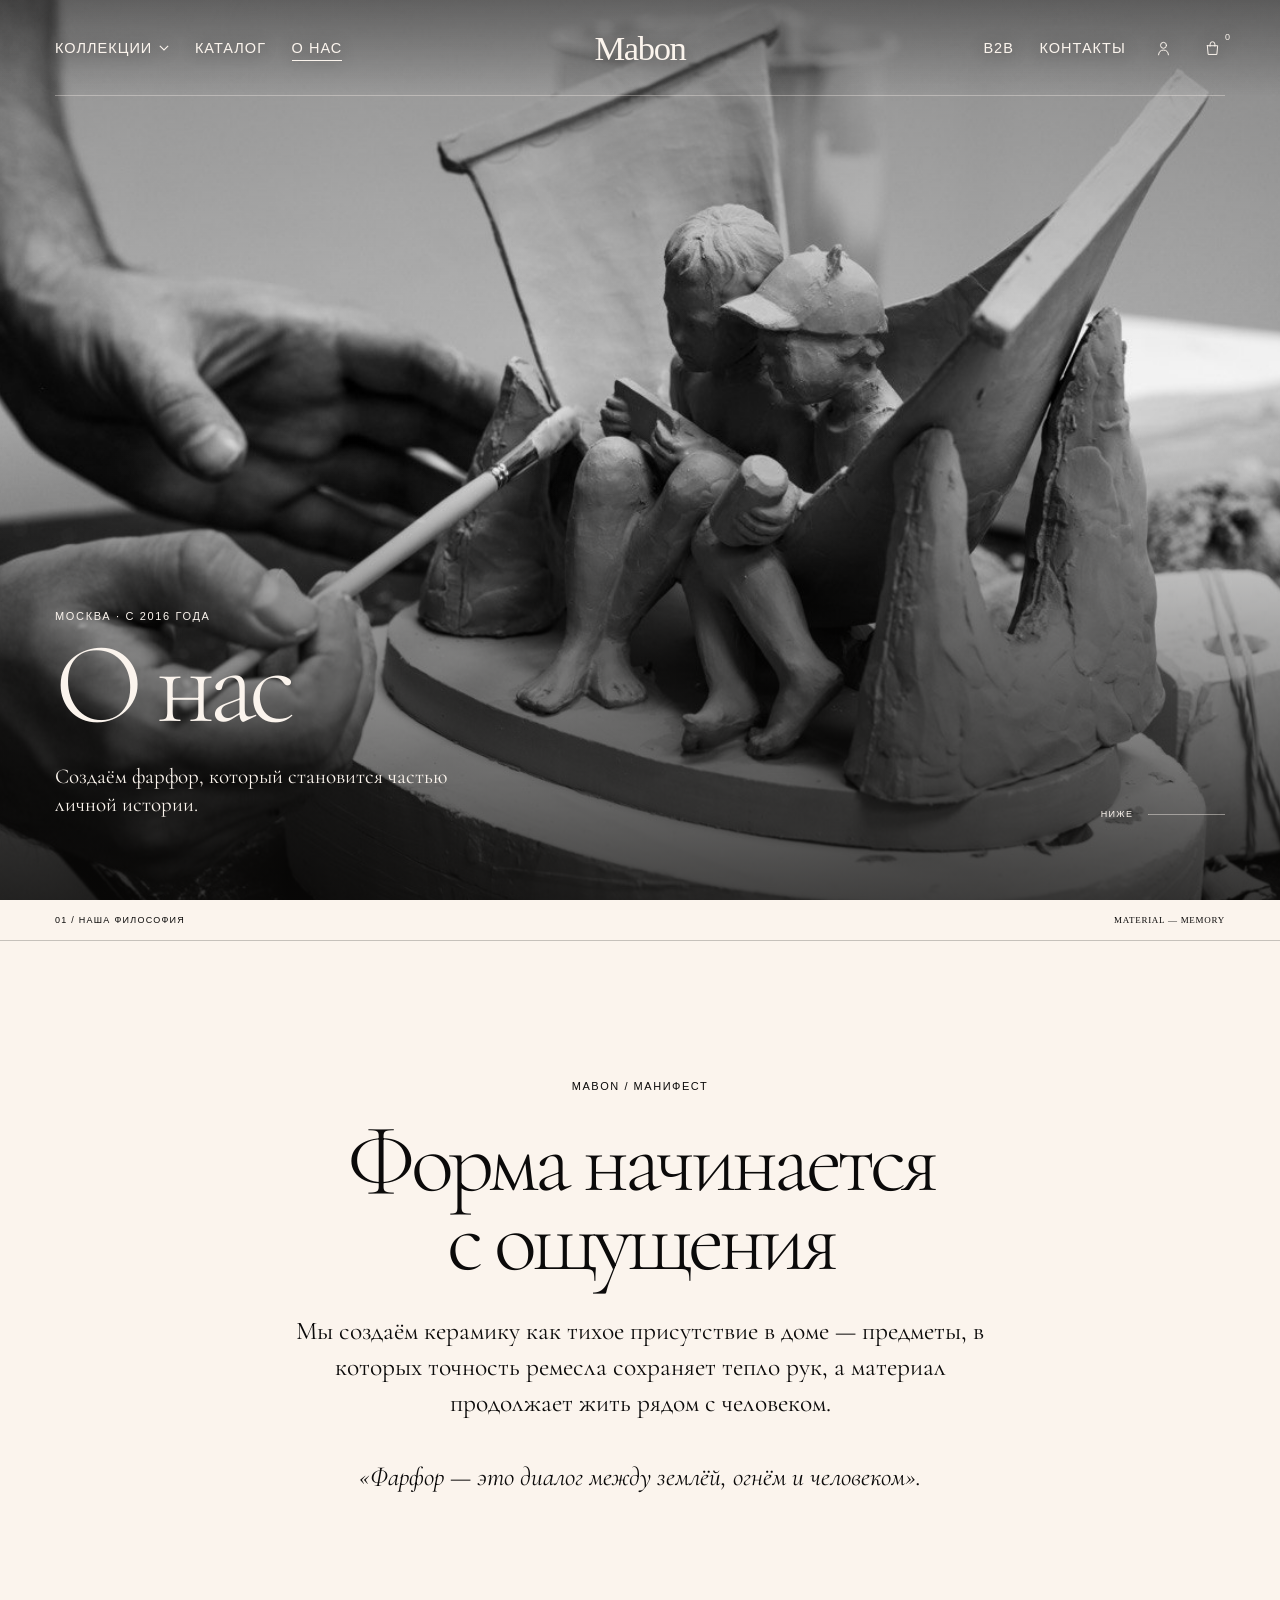
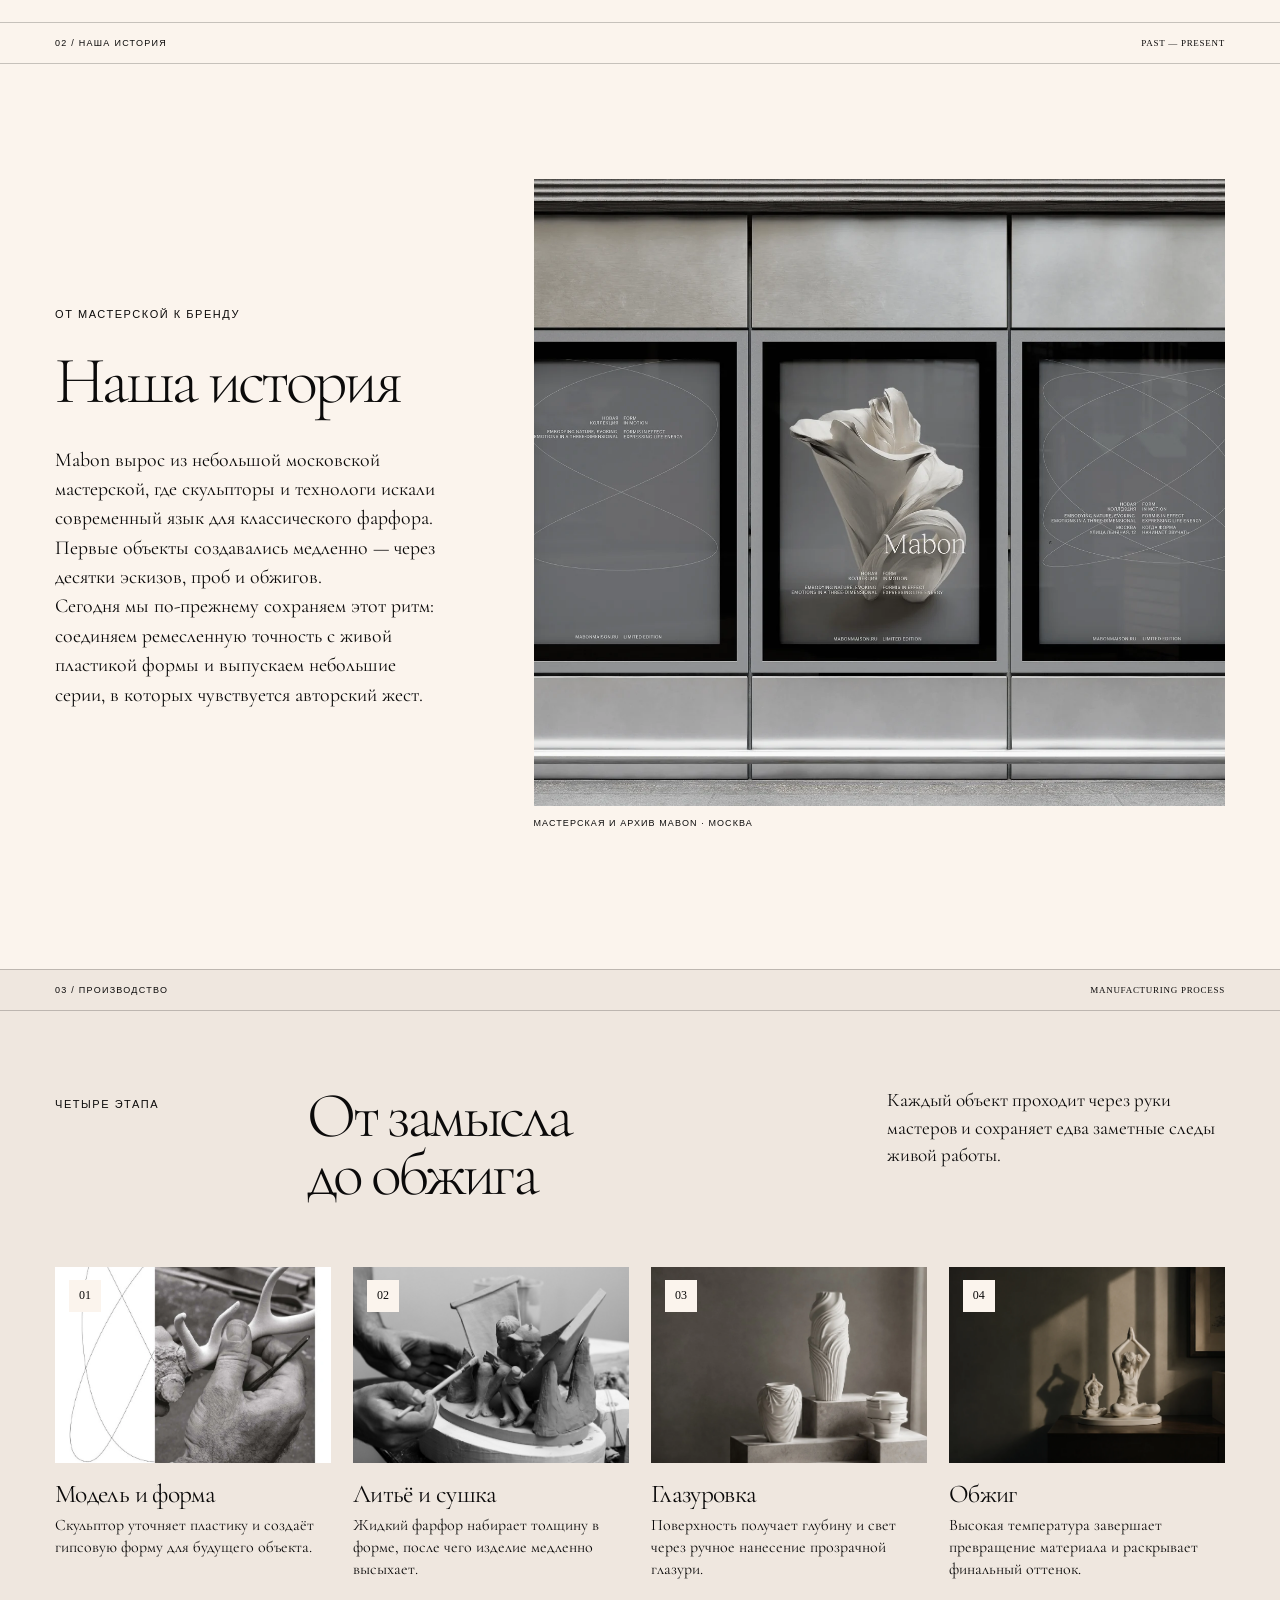
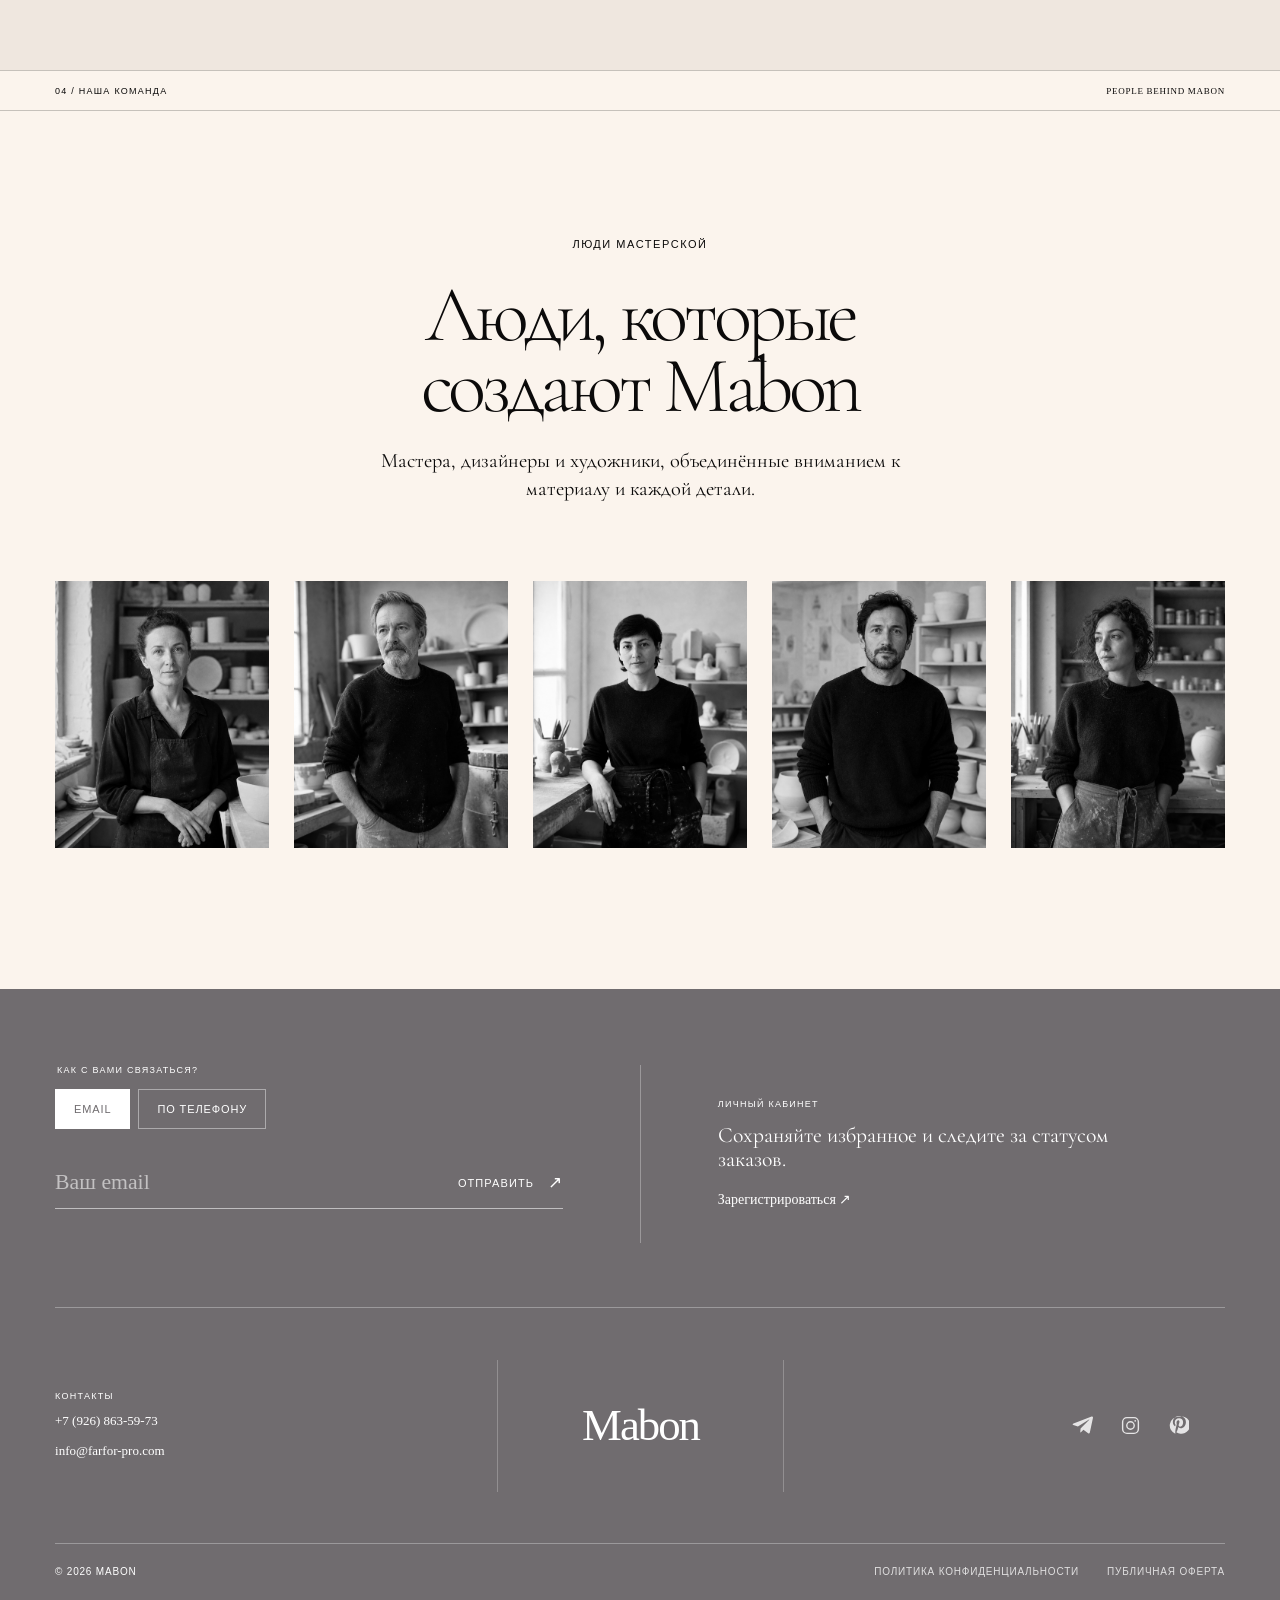
==== about.html @ 49b70862 "added about us and product page" ====
<!doctype html>
<html lang="ru">
  <head>
    <meta charset="UTF-8" />
    <meta name="viewport" content="width=device-width, initial-scale=1.0" />
    <meta
      name="description"
      content="О Mabon — философия бренда, история мастерской, этапы производства и команда, которая создаёт коллекционный фарфор."
    />
    <meta name="theme-color" content="#fbf4ed" />
    <title>О нас — Mabon</title>
    <link rel="icon" href="data:image/svg+xml,<svg xmlns=%22http://www.w3.org/2000/svg%22 viewBox=%220 0 64 64%22><rect width=%2264%22 height=%2264%22 fill=%22%23fbf4ed%22/><text x=%2210%22 y=%2245%22 font-size=%2243%22 font-family=%22serif%22>M</text></svg>" />
    <link rel="preconnect" href="https://fonts.googleapis.com" />
    <link rel="preconnect" href="https://fonts.gstatic.com" crossorigin />
    <link
      href="https://fonts.googleapis.com/css2?family=Cormorant+Garamond:ital,wght@0,300;0,400;0,500;1,400&amp;display=swap"
      rel="stylesheet"
    />
    <link rel="preload" as="image" href="assets/craft-tradition.jpg" fetchpriority="high" />
    <link rel="stylesheet" href="styles.css?v=20260810-1" />
  </head>
  <body class="about-page">
    <a class="skip-link" href="#main">Перейти к содержанию</a>

    <header class="site-header" data-header>
      <div class="header-progress" data-progress></div>
      <nav class="desktop-nav desktop-nav--left" aria-label="Основная навигация">
        <div class="nav-dropdown" data-dropdown>
          <button class="nav-link nav-link--button" type="button" aria-expanded="false" data-dropdown-button>
            Коллекции
            <svg aria-hidden="true" viewBox="0 0 12 7"><path d="M1 1l5 5 5-5" /></svg>
          </button>
        </div>
        <a class="nav-link" href="index.html#collections">Каталог</a>
        <a class="nav-link" href="about.html" aria-current="page">О нас</a>
      </nav>

      <a class="wordmark" href="index.html#top" aria-label="Mabon, на главную">Mabon</a>

      <nav class="desktop-nav desktop-nav--right" aria-label="Дополнительная навигация">
        <a class="nav-link" href="index.html#b2b">B2B</a>
        <a class="nav-link" href="#contact">Контакты</a>
        <button class="icon-link js-placeholder" type="button" aria-label="Личный кабинет">
          <svg aria-hidden="true" viewBox="0 0 24 24">
            <circle cx="12" cy="8" r="3.75" />
            <path d="M5.75 20c.45-4 2.55-6 6.25-6s5.8 2 6.25 6" />
          </svg>
        </button>
        <button class="icon-link js-placeholder bag-link" type="button" aria-label="Корзина, 0 товаров">
          <svg aria-hidden="true" viewBox="0 0 24 24">
            <path d="M5.5 8.5h13l-1 11h-11l-1-11Z" />
            <path d="M9 9V6.5a3 3 0 0 1 6 0V9" />
          </svg>
          <span>0</span>
        </button>
      </nav>

      <button class="menu-toggle" type="button" aria-label="Открыть меню" aria-expanded="false" data-menu-toggle>
        <span></span>
        <span></span>
      </button>

      <div class="mega-menu" data-mega-menu>
        <div class="mega-menu__intro">
          <span class="eyebrow">Коллекции Mabon</span>
          <p>Фарфор как форма памяти, движения и личного пространства.</p>
        </div>
        <div class="mega-menu__links">
          <a href="collection.html?collection=moments"><span>01</span> Мгновения</a>
          <a href="collection.html?collection=motya"><span>02</span> Motya MABON</a>
          <a href="collection.html?collection=winter"><span>03</span> Хранители Зимы</a>
        </div>
        <a class="mega-menu__all" href="index.html#collections">
          Смотреть все
          <svg aria-hidden="true" viewBox="0 0 24 12"><path d="M0 6h22M17 1l5 5-5 5" /></svg>
        </a>
      </div>
    </header>

    <div class="mobile-menu" aria-hidden="true" data-mobile-menu>
      <nav aria-label="Мобильная навигация">
        <a href="index.html#collections"><span>01</span> Коллекции</a>
        <a href="index.html#collections"><span>02</span> Каталог</a>
        <a href="about.html" aria-current="page"><span>03</span> О нас</a>
        <a href="index.html#b2b"><span>04</span> B2B</a>
        <a href="#contact"><span>05</span> Контакты</a>
      </nav>
      <div class="mobile-menu__foot">
        <a href="tel:+79268635973">+7 (926) 863-59-73</a>
        <a href="mailto:info@farfor-pro.com">info@farfor-pro.com</a>
      </div>
    </div>

    <main id="main">
      <section class="about-hero" id="top" aria-labelledby="about-page-title">
        <img
          class="about-hero__image"
          src="assets/craft-tradition.jpg"
          alt="Мастер Mabon работает над скульптурной формой в фарфоровой мастерской"
          width="1280"
          height="853"
          fetchpriority="high"
        />
        <div class="about-hero__veil"></div>
        <div class="about-hero__copy">
          <p>Москва · с 2016 года</p>
          <h1 id="about-page-title">О нас</h1>
          <span>Создаём фарфор, который становится частью личной истории.</span>
        </div>
        <a class="about-hero__scroll" href="#philosophy" aria-label="Перейти к философии Mabon">
          <span>Ниже</span>
          <i aria-hidden="true"></i>
        </a>
      </section>

      <section class="about-philosophy" id="philosophy" aria-labelledby="philosophy-title">
        <div class="about-band-label reveal">
          <span>01 / Наша философия</span>
          <span>Material — Memory</span>
        </div>
        <div class="about-philosophy__content reveal" data-delay="1">
          <p class="eyebrow">Mabon / манифест</p>
          <h2 id="philosophy-title">Форма начинается<br />с ощущения</h2>
          <p>
            Мы создаём керамику как тихое присутствие в доме — предметы, в которых точность ремесла
            сохраняет тепло рук, а материал продолжает жить рядом с человеком.
          </p>
          <blockquote>«Фарфор — это диалог между землёй, огнём и человеком».</blockquote>
        </div>
      </section>

      <section class="about-story" aria-labelledby="story-title">
        <div class="about-band-label reveal">
          <span>02 / Наша история</span>
          <span>Past — Present</span>
        </div>
        <div class="about-story__layout">
          <div class="about-story__copy reveal">
            <p class="eyebrow">От мастерской к бренду</p>
            <h2 id="story-title">Наша история</h2>
            <p>
              Mabon вырос из небольшой московской мастерской, где скульпторы и технологи искали
              современный язык для классического фарфора. Первые объекты создавались медленно —
              через десятки эскизов, проб и обжигов.
            </p>
            <p>
              Сегодня мы по-прежнему сохраняем этот ритм: соединяем ремесленную точность с живой
              пластикой формы и выпускаем небольшие серии, в которых чувствуется авторский жест.
            </p>
          </div>
          <figure class="about-story__media reveal" data-delay="1">
            <img
              src="assets/collection-installation.webp"
              alt="Экспозиция Mabon с фарфоровыми объектами и эскизами"
              width="2200"
              height="1238"
              loading="lazy"
            />
            <figcaption>Мастерская и архив Mabon · Москва</figcaption>
          </figure>
        </div>
      </section>

      <section class="about-production" aria-labelledby="production-title">
        <div class="about-band-label reveal">
          <span>03 / Производство</span>
          <span>Manufacturing Process</span>
        </div>
        <div class="about-production__intro reveal">
          <p class="eyebrow">Четыре этапа</p>
          <h2 id="production-title">От замысла<br />до обжига</h2>
          <p>Каждый объект проходит через руки мастеров и сохраняет едва заметные следы живой работы.</p>
        </div>

        <div class="production-grid">
          <article class="production-step reveal">
            <div class="production-step__image">
              <img src="assets/craft-process.webp" alt="Создание скульптурной модели вручную" width="765" height="1080" loading="lazy" />
              <span>01</span>
            </div>
            <h3>Модель и форма</h3>
            <p>Скульптор уточняет пластику и создаёт гипсовую форму для будущего объекта.</p>
          </article>
          <article class="production-step reveal" data-delay="1">
            <div class="production-step__image">
              <img src="assets/craft-tradition.jpg" alt="Ручная доработка фарфоровой формы" width="1280" height="853" loading="lazy" />
              <span>02</span>
            </div>
            <h3>Литьё и сушка</h3>
            <p>Жидкий фарфор набирает толщину в форме, после чего изделие медленно высыхает.</p>
          </article>
          <article class="production-step reveal" data-delay="2">
            <div class="production-step__image">
              <img src="assets/collection-forms.webp" alt="Белые фарфоровые объекты после глазуровки" width="1704" height="923" loading="lazy" />
              <span>03</span>
            </div>
            <h3>Глазуровка</h3>
            <p>Поверхность получает глубину и свет через ручное нанесение прозрачной глазури.</p>
          </article>
          <article class="production-step reveal">
            <div class="production-step__image">
              <img src="assets/hero-moments.webp" alt="Готовые фарфоровые скульптуры Mabon" width="1672" height="941" loading="lazy" />
              <span>04</span>
            </div>
            <h3>Обжиг</h3>
            <p>Высокая температура завершает превращение материала и раскрывает финальный оттенок.</p>
          </article>
        </div>
      </section>

      <section class="about-team" aria-labelledby="team-title">
        <div class="about-band-label reveal">
          <span>04 / Наша команда</span>
          <span>People Behind Mabon</span>
        </div>
        <div class="about-team__intro reveal">
          <p class="eyebrow">Люди мастерской</p>
          <h2 id="team-title">Люди, которые<br />создают Mabon</h2>
          <p>Мастера, дизайнеры и художники, объединённые вниманием к материалу и каждой детали.</p>
        </div>

        <div class="team-grid">
          <article class="team-member reveal" tabindex="0" aria-label="Елена Воронова, основатель и арт-директор">
            <img src="assets/team-elena.jpg" alt="Елена Воронова в мастерской Mabon" width="1122" height="1402" loading="lazy" />
            <div class="team-member__overlay">
              <h3>Елена Воронова</h3>
              <p>Основатель / арт-директор</p>
            </div>
          </article>
          <article class="team-member reveal" tabindex="0" data-delay="1" aria-label="Михаил Лебедев, мастер-технолог">
            <img src="assets/team-mikhail.jpg" alt="Михаил Лебедев в мастерской Mabon" width="1122" height="1402" loading="lazy" />
            <div class="team-member__overlay">
              <h3>Михаил Лебедев</h3>
              <p>Мастер-технолог</p>
            </div>
          </article>
          <article class="team-member reveal" tabindex="0" data-delay="2" aria-label="Анна Рубцова, скульптор">
            <img src="assets/team-anna.jpg" alt="Анна Рубцова в мастерской Mabon" width="1122" height="1402" loading="lazy" />
            <div class="team-member__overlay">
              <h3>Анна Рубцова</h3>
              <p>Скульптор</p>
            </div>
          </article>
          <article class="team-member reveal" tabindex="0" aria-label="Павел Орлов, предметный дизайнер">
            <img src="assets/team-pavel.jpg" alt="Павел Орлов в мастерской Mabon" width="1122" height="1402" loading="lazy" />
            <div class="team-member__overlay">
              <h3>Павел Орлов</h3>
              <p>Предметный дизайнер</p>
            </div>
          </article>
          <article class="team-member reveal" tabindex="0" data-delay="1" aria-label="София Миллер, художник по глазурям">
            <img src="assets/team-sofia.jpg" alt="София Миллер в мастерской Mabon" width="1122" height="1402" loading="lazy" />
            <div class="team-member__overlay">
              <h3>София Миллер</h3>
              <p>Художник по глазурям</p>
            </div>
          </article>
        </div>
      </section>
    </main>

    <footer class="footer" id="contact" aria-label="Контакты Mabon">
      <div class="footer__callback">
        <form class="callback-form" data-callback-form>
          <fieldset class="callback-form__methods">
            <legend>Как с вами связаться?</legend>
            <div>
              <label><input type="radio" name="callback-method" value="email" checked /><span>Email</span></label>
              <label><input type="radio" name="callback-method" value="phone" /><span>По телефону</span></label>
            </div>
          </fieldset>
          <div class="callback-form__entry">
            <label class="visually-hidden" for="callback-contact" data-callback-label>Электронная почта</label>
            <input id="callback-contact" name="contact" type="email" autocomplete="email" placeholder="Ваш email" required data-callback-input />
            <button type="submit">Отправить <span aria-hidden="true">↗</span></button>
          </div>
          <p class="callback-form__status" role="status" aria-live="polite" data-callback-status></p>
        </form>

        <div class="footer__account footer__account--featured">
          <span>Личный кабинет</span>
          <p>Сохраняйте избранное и следите за статусом заказов.</p>
          <a class="js-placeholder" href="#" data-toast-message="Регистрация будет доступна в полной версии сайта">Зарегистрироваться ↗</a>
        </div>
      </div>

      <div class="footer__directory">
        <div class="footer__contact-block">
          <span>Контакты</span>
          <a href="tel:+79268635973">+7 (926) 863-59-73</a>
          <a href="mailto:info@farfor-pro.com">info@farfor-pro.com</a>
        </div>
        <div class="footer__brand">
          <a class="footer__mark" href="#top" aria-label="Mabon, наверх">Mabon</a>
        </div>
        <div class="footer__socials" aria-label="Социальные сети">
          <a class="js-placeholder" href="#" aria-label="Telegram" data-toast-message="Telegram будет доступен в полной версии сайта">
            <svg aria-hidden="true" viewBox="0 0 24 24"><path fill="currentColor" d="M9.8 15.5 9.4 20c.55 0 .8-.24 1.08-.53l2.59-2.48 5.37 3.93c.98.55 1.68.26 1.95-.91L23.92 3.5c.36-1.44-.55-2.1-1.49-1.75L1.7 9.75c-1.42.55-1.4 1.33-.24 1.68l5.3 1.65L19.05 5.3c.58-.35 1.11-.16.68.22Z" /></svg>
          </a>
          <a class="js-placeholder" href="#" aria-label="Instagram" data-toast-message="Instagram будет доступен в полной версии сайта">
            <svg aria-hidden="true" viewBox="0 0 24 24" fill="none" stroke="currentColor" stroke-width="1.6"><rect x="3" y="3" width="18" height="18" rx="5" /><circle cx="12" cy="12" r="4.25" /><circle cx="17.4" cy="6.7" r="1" fill="currentColor" stroke="none" /></svg>
          </a>
          <a class="js-placeholder" href="#" aria-label="Pinterest" data-toast-message="Pinterest будет доступен в полной версии сайта">
            <svg aria-hidden="true" viewBox="0 0 24 24"><path fill="currentColor" d="M12 2a10 10 0 0 0-3.64 19.31c-.08-1.64-.02-3.6.41-5.46l1.29-5.44s-.33-.66-.33-1.63c0-1.52.89-2.66 1.98-2.66.93 0 1.38.7 1.38 1.55 0 .94-.59 2.34-.9 3.64-.25 1.09.55 1.98 1.63 1.98 1.95 0 3.45-2.06 3.45-5.03 0-2.63-1.89-4.47-4.58-4.47-3.12 0-4.95 2.34-4.95 4.76 0 .94.36 1.95.81 2.5.09.11.1.2.07.31l-.3 1.27c-.05.2-.17.24-.39.15-1.46-.68-2.37-2.8-2.37-4.51 0-3.68 2.67-7.06 7.7-7.06 4.05 0 7.2 2.88 7.2 6.73 0 4.02-2.53 7.25-6.05 7.25-1.18 0-2.29-.61-2.67-1.34l-.73 2.76c-.26 1.01-.98 2.28-1.46 3.05A10 10 0 1 0 12 2Z" /></svg>
          </a>
        </div>
      </div>

      <div class="footer__meta">
        <span>© <span data-year></span> Mabon</span>
        <div>
          <a class="js-placeholder" href="#">Политика конфиденциальности</a>
          <a class="js-placeholder" href="#">Публичная оферта</a>
        </div>
      </div>
    </footer>

    <div class="toast" role="status" aria-live="polite" data-toast>
      <span data-toast-message>Раздел будет доступен в полной версии сайта</span>
    </div>
    <script src="script.js?v=20260810-1"></script>
  </body>
</html>
---- styles.css ----
:root {
  --white: rgb(251 244 237);
  --porcelain: rgb(251 244 237);
  --footer-white: #ffffff;
  --footer-stone: #706c6f;
  --ink: #0b0a0a;
  --line: rgb(11 10 10 / 22%);
  --font-sans: "CoFo Gothic", "Helvetica Neue", Helvetica, Arial, sans-serif;
  --font-serif: "ABC Gaisyr", Baskerville, "Iowan Old Style", "Times New Roman", serif;
  --font-heading: "Cormorant Garamond", "Book Antiqua", Palatino, serif;
  --gutter: clamp(20px, 4.3vw, 72px);
  --section-space: clamp(88px, 11vw, 176px);
  --divider-space: clamp(52px, 6.5vw, 96px);
  --header-h: 96px;
  --ease: cubic-bezier(0.22, 1, 0.36, 1);
  color-scheme: light;
}

* {
  box-sizing: border-box;
}

html {
  scroll-behavior: smooth;
  background: var(--porcelain);
}

body {
  margin: 0;
  min-width: 320px;
  overflow-x: hidden;
  background: var(--porcelain);
  color: var(--ink);
  font-family: var(--font-sans);
  -webkit-font-smoothing: antialiased;
}

body.menu-open {
  overflow: hidden;
}

main,
main > section {
  background-color: var(--porcelain);
}

button,
a {
  color: inherit;
}

a {
  text-decoration: none;
}

button {
  border: 0;
  padding: 0;
  background: none;
  font: inherit;
  cursor: pointer;
}

:focus-visible {
  outline: 1px solid currentColor;
  outline-offset: 4px;
}

img {
  display: block;
  max-width: 100%;
}

.visually-hidden {
  position: absolute;
  width: 1px;
  height: 1px;
  padding: 0;
  margin: -1px;
  overflow: hidden;
  clip: rect(0 0 0 0);
  white-space: nowrap;
  border: 0;
}

::selection {
  background: var(--ink);
  color: var(--porcelain);
}

.skip-link {
  position: fixed;
  z-index: 1000;
  top: 10px;
  left: 10px;
  padding: 12px 18px;
  transform: translateY(-150%);
  background: var(--porcelain);
  color: var(--ink);
  font-size: 13px;
  transition: transform 180ms ease;
}

.skip-link:focus {
  transform: translateY(0);
}

.section-pad {
  padding: var(--section-space) var(--gutter);
}

.section-pad-x {
  padding-inline: var(--gutter);
}

.section-divider {
  width: calc(100% - (var(--gutter) * 2));
  height: 1px;
  margin-inline: auto;
  background: var(--line);
}

.eyebrow {
  display: inline-block;
  font-size: 11px;
  font-weight: 400;
  letter-spacing: 0.14em;
  line-height: 1.2;
  text-transform: uppercase;
}

.site-header {
  position: fixed;
  z-index: 100;
  top: 0;
  left: 0;
  display: grid;
  width: 100%;
  height: var(--header-h);
  grid-template-columns: 1fr auto 1fr;
  align-items: center;
  padding: 0 var(--gutter);
  color: var(--white);
  transition:
    height 450ms var(--ease),
    color 350ms ease,
    background-color 350ms ease,
    backdrop-filter 350ms ease;
}

.site-header::after {
  position: absolute;
  right: var(--gutter);
  bottom: 0;
  left: var(--gutter);
  height: 1px;
  background: currentColor;
  content: "";
  opacity: 0.34;
  transition: left 350ms ease, right 350ms ease, opacity 350ms ease;
}

.site-header.is-scrolled,
.site-header.is-menu-open {
  height: 76px;
  background: var(--porcelain);
  color: var(--ink);
  backdrop-filter: blur(16px);
}

.site-header.is-scrolled::after,
.site-header.is-menu-open::after {
  right: 0;
  left: 0;
  opacity: 0.18;
}

.header-progress {
  position: absolute;
  z-index: 2;
  right: 0;
  bottom: 0;
  left: 0;
  height: 1px;
  transform: scaleX(0);
  transform-origin: left;
  background: currentColor;
}

.desktop-nav {
  display: flex;
  align-items: center;
  gap: clamp(19px, 2vw, 38px);
}

.desktop-nav--right {
  justify-content: flex-end;
}

.nav-link {
  position: relative;
  padding: 8px 0;
  font-size: 14.5px;
  font-weight: 400;
  letter-spacing: 0.07em;
  text-transform: uppercase;
}

.nav-link::after {
  position: absolute;
  right: 0;
  bottom: 3px;
  left: 0;
  height: 1px;
  transform: scaleX(0);
  transform-origin: right;
  background: currentColor;
  content: "";
  transition: transform 350ms var(--ease);
}

.nav-link:hover::after,
.nav-link:focus-visible::after {
  transform: scaleX(1);
  transform-origin: left;
}

.nav-link--button {
  display: flex;
  align-items: center;
  gap: 7px;
}

.nav-link--button svg {
  width: 10px;
  fill: none;
  stroke: currentColor;
  stroke-width: 1.3;
  transition: transform 300ms var(--ease);
}

.nav-link--button[aria-expanded="true"] svg {
  transform: rotate(180deg);
}

.wordmark {
  position: relative;
  z-index: 3;
  font-family: "Reckless Neue", var(--font-serif);
  font-size: clamp(34px, 2.7vw, 44px);
  font-weight: 300;
  letter-spacing: -0.04em;
  line-height: 1;
}

.icon-link {
  position: relative;
  display: inline-grid;
  width: 24px;
  height: 32px;
  place-items: center;
}

.icon-link svg {
  width: 19px;
  fill: none;
  stroke: currentColor;
  stroke-linecap: round;
  stroke-linejoin: round;
  stroke-width: 1.25;
}

.bag-link span {
  position: absolute;
  top: 0;
  right: -5px;
  font-size: 9px;
}

.menu-toggle {
  position: relative;
  z-index: 3;
  display: none;
  width: 34px;
  height: 34px;
}

.menu-toggle span {
  position: absolute;
  right: 0;
  left: 0;
  height: 1px;
  background: currentColor;
  transition: transform 350ms var(--ease), top 350ms var(--ease);
}

.menu-toggle span:first-child {
  top: 12px;
}

.menu-toggle span:last-child {
  top: 21px;
}

.menu-toggle[aria-expanded="true"] span:first-child {
  top: 17px;
  transform: rotate(45deg);
}

.menu-toggle[aria-expanded="true"] span:last-child {
  top: 17px;
  transform: rotate(-45deg);
}

.mega-menu {
  position: fixed;
  z-index: -1;
  top: 76px;
  left: 0;
  display: grid;
  width: 100%;
  grid-template-columns: 0.9fr 1.4fr auto;
  gap: 8vw;
  align-items: end;
  padding: 54px var(--gutter) 62px;
  transform: translateY(-18px);
  visibility: hidden;
  background: var(--porcelain);
  color: var(--ink);
  opacity: 0;
  transition:
    opacity 280ms ease,
    transform 450ms var(--ease),
    visibility 0s linear 450ms;
}

.mega-menu.is-open {
  z-index: 1;
  transform: translateY(0);
  visibility: visible;
  opacity: 1;
  transition-delay: 0s;
}

.mega-menu::after {
  position: absolute;
  right: var(--gutter);
  bottom: 0;
  left: var(--gutter);
  height: 1px;
  background: var(--line);
  content: "";
}

.mega-menu__intro p {
  max-width: 370px;
  margin: 28px 0 0;
  font-family: var(--font-serif);
  font-size: 21px;
  line-height: 1.4;
}

.mega-menu__links {
  display: grid;
}

.mega-menu__links a {
  display: grid;
  grid-template-columns: 45px 1fr;
  align-items: baseline;
  border-bottom: 1px solid var(--line);
  padding: 12px 0;
  font-family: var(--font-serif);
  font-size: clamp(24px, 2.4vw, 38px);
  transition: padding-left 320ms var(--ease);
}

.mega-menu__links a:first-child {
  border-top: 1px solid var(--line);
}

.mega-menu__links a:hover {
  padding-left: 12px;
}

.mega-menu__links span {
  font-family: var(--font-sans);
  font-size: 10px;
  letter-spacing: 0.1em;
}

.mega-menu__all {
  display: inline-flex;
  gap: 18px;
  align-items: center;
  padding-bottom: 8px;
  border-bottom: 1px solid currentColor;
  font-size: 12px;
  letter-spacing: 0.08em;
  text-transform: uppercase;
}

.mega-menu__all svg {
  width: 28px;
  fill: none;
  stroke: currentColor;
}

.mobile-menu {
  position: fixed;
  z-index: 90;
  inset: 0;
  display: none;
  padding: 110px var(--gutter) 36px;
  transform: translateY(-100%);
  background: var(--porcelain);
  opacity: 0;
  transition: transform 550ms var(--ease), opacity 350ms ease;
}

.mobile-menu.is-open {
  transform: translateY(0);
  opacity: 1;
}

.hero {
  position: relative;
  display: flex;
  min-height: 100svh;
  align-items: flex-end;
  overflow: hidden;
  background: var(--porcelain);
  color: var(--white);
}

.hero__image {
  position: absolute;
  inset: -3% 0 0;
  width: 100%;
  height: 106%;
  transform: scale(1.055) translateY(var(--hero-shift, 0px));
  object-fit: cover;
  object-position: center center;
  opacity: 0;
  transition: opacity 1.1s ease, transform 1.8s var(--ease);
}

.is-ready .hero__image {
  transform: scale(1) translateY(var(--hero-shift, 0px));
  opacity: 1;
}

.hero__veil {
  position: absolute;
  inset: 0;
  background:
    linear-gradient(90deg, rgb(7 7 6 / 72%) 0%, rgb(7 7 6 / 34%) 46%, transparent 76%),
    linear-gradient(0deg, rgb(7 7 6 / 58%) 0%, transparent 40%);
}

.hero__content {
  position: relative;
  z-index: 2;
  width: min(740px, 70vw);
  padding: calc(var(--header-h) + 64px) var(--gutter) clamp(76px, 9vh, 118px);
}

.hero__eyebrow {
  margin: 0 0 21px;
  transform: translateY(22px);
  font-size: clamp(14px, 1.05vw, 16px);
  letter-spacing: 0.12em;
  text-transform: uppercase;
  opacity: 0;
  transition: opacity 700ms ease 300ms, transform 900ms var(--ease) 300ms;
}

.hero h1 {
  margin: 0;
  transform: translateY(36px);
  font-family: var(--font-heading);
  font-size: clamp(44px, 5.4vw, 86px);
  font-weight: 300;
  letter-spacing: -0.055em;
  line-height: 0.98;
  opacity: 0;
  transition: opacity 850ms ease 400ms, transform 1s var(--ease) 400ms;
}

.hero h1 span {
  font: inherit;
  font-style: normal;
}

.hero__copy {
  max-width: 380px;
  margin: 27px 0 30px;
  transform: translateY(22px);
  font-family: var(--font-serif);
  font-size: clamp(17px, 1.45vw, 22px);
  line-height: 1.45;
  opacity: 0;
  transition: opacity 700ms ease 600ms, transform 900ms var(--ease) 600ms;
}

.hero .text-cta {
  padding-block: 16px;
  transform: translateY(18px);
  font-size: 14px;
  letter-spacing: 0.1em;
  opacity: 0;
  transition: opacity 700ms ease 760ms, transform 900ms var(--ease) 760ms;
}

.is-ready .hero__eyebrow,
.is-ready .hero h1,
.is-ready .hero__copy,
.is-ready .hero .text-cta {
  transform: translateY(0);
  opacity: 1;
}

.text-cta {
  position: relative;
  display: inline-flex;
  align-items: center;
  padding: 13px 0;
  font-size: 11px;
  letter-spacing: 0.12em;
  text-transform: uppercase;
}

.text-cta::after {
  position: absolute;
  right: 0;
  bottom: 6px;
  left: 0;
  height: 1px;
  transform: scaleX(0.36);
  transform-origin: left;
  background: currentColor;
  content: "";
  transition: transform 450ms var(--ease);
}

.text-cta:hover::after,
.text-cta:focus-visible::after {
  transform: scaleX(1);
}

.text-cta--light {
  color: var(--white);
}

.harmonic {
  pointer-events: none;
}

.harmonic path {
  fill: none;
  stroke: currentColor;
  stroke-width: 1;
  vector-effect: non-scaling-stroke;
}

.harmonic--hero {
  position: absolute;
  z-index: 1;
  top: 0;
  left: -8%;
  width: 58%;
  height: 100%;
  color: rgb(251 244 237 / 26%);
  opacity: 0;
  transition: opacity 1.6s ease 900ms;
}

.is-ready .harmonic--hero {
  opacity: 1;
}

.harmonic--hero path:first-child {
  animation: lineDrift 14s ease-in-out infinite alternate;
}

.harmonic--hero path:last-child {
  animation: lineDrift 17s ease-in-out -4s infinite alternate-reverse;
}

.collections {
  --line: rgb(11 10 10 / 22%);
  padding-top: var(--section-space);
  padding-bottom: var(--divider-space);
  overflow: hidden;
  background: var(--porcelain);
  color: var(--ink);
}

.collection-track {
  display: grid;
  grid-auto-columns: calc(100vw - (var(--gutter) * 2));
  grid-auto-flow: column;
  gap: var(--gutter);
  overflow-x: auto;
  padding: 0 var(--gutter);
  scroll-behavior: smooth;
  scroll-padding-inline: var(--gutter);
  scroll-snap-type: x mandatory;
  scrollbar-width: none;
}

.collection-track::-webkit-scrollbar {
  display: none;
}

.collection-item {
  scroll-snap-align: start;
}

.collection-image {
  position: relative;
  display: block;
  aspect-ratio: 16 / 8.2;
  overflow: hidden;
  background: var(--porcelain);
  color: var(--white);
}

.collection-image::after {
  position: absolute;
  z-index: 1;
  inset: 0;
  background: linear-gradient(180deg, transparent 36%, rgb(11 10 10 / 84%) 100%);
  content: "";
  pointer-events: none;
}

.collection-image img {
  width: 100%;
  height: 100%;
  transition: transform 1.1s var(--ease), filter 650ms ease;
  object-fit: cover;
}

.collection-item:first-child .collection-image img {
  object-position: 58% center;
}

.collection-image--light img {
  object-position: 64% center;
}

.collection-image:hover img,
.collection-image:focus-visible img {
  transform: scale(1.025);
  filter: contrast(1.03);
}

.collection-overlay {
  position: absolute;
  z-index: 2;
  right: clamp(24px, 3.3vw, 52px);
  bottom: clamp(24px, 3.3vw, 52px);
  left: clamp(24px, 3.3vw, 52px);
}

.collection-overlay h3 {
  margin: 0;
  font-family: var(--font-heading);
  font-size: clamp(46px, 6vw, 88px);
  font-weight: 400;
  letter-spacing: -0.045em;
  line-height: 0.94;
}

.collection-overlay p {
  max-width: 390px;
  margin: 18px 0 0;
  font-family: var(--font-serif);
  font-size: 17px;
  line-height: 1.45;
}

.collection-navigator {
  display: flex;
  align-items: center;
  justify-content: flex-start;
  margin-top: clamp(20px, 2.3vw, 34px);
}

.collection-count {
  display: flex;
  width: min(30vw, 330px);
  align-items: center;
  gap: 14px;
  font-size: 10px;
  letter-spacing: 0.12em;
}

.collection-count i {
  height: 1px;
  flex: 1;
  background: var(--line);
}

.about {
  --line: rgb(11 10 10 / 22%);
  position: relative;
  display: grid;
  min-height: 100svh;
  grid-template-columns: repeat(12, minmax(0, 1fr));
  gap: 0 clamp(12px, 2vw, 32px);
  align-items: center;
  overflow: hidden;
  background: var(--porcelain);
  color: var(--ink);
  padding-top: var(--divider-space);
}

.about__content {
  z-index: 1;
  grid-column: 1 / span 5;
  grid-row: 1;
  align-self: center;
  padding-right: clamp(18px, 2.4vw, 38px);
  font-family: var(--font-heading);
}

.about__media {
  position: relative;
  grid-column: 6 / -1;
  grid-row: 1;
  width: 100%;
  align-self: center;
  overflow: hidden;
  background: var(--porcelain);
}

.about__media img {
  width: 100%;
  height: clamp(460px, 42vw, 620px);
  object-fit: cover;
  transition: transform 1.2s var(--ease), filter 600ms ease;
}

.about__media:hover img {
  transform: scale(1.012);
  filter: contrast(1.025);
}

.about__media span {
  position: absolute;
  z-index: 1;
  right: 14px;
  bottom: 14px;
  color: var(--white);
  font-size: 10px;
  letter-spacing: 0.1em;
  text-shadow: 0 1px 10px rgb(11 10 10 / 50%);
  text-transform: uppercase;
  writing-mode: horizontal-tb;
}

.about__heading {
  pointer-events: none;
}

.about__heading h2 {
  margin: 0;
  font-family: var(--font-heading);
  font-size: clamp(40px, 4.5vw, 68px);
  font-weight: 300;
  letter-spacing: -0.055em;
  line-height: 0.96;
}

.about__heading h2 span {
  display: block;
}

.about__heading h2 span:first-child {
  margin-bottom: 0;
  font-size: inherit;
  letter-spacing: inherit;
}

.about__heading h2 span:nth-child(2) {
  width: auto;
}

.about__heading h2 em {
  display: block;
  width: auto;
  margin: 0;
  font-family: inherit;
  font-size: inherit;
  font-style: normal;
  font-weight: inherit;
  letter-spacing: inherit;
  line-height: inherit;
}

.about__body {
  max-width: 490px;
  margin-top: 34px;
}

.about__body p {
  margin: 0 0 18px;
  font-family: var(--font-heading);
  font-size: clamp(22px, 1.9vw, 29px);
  line-height: 1.4;
}

.about__body .text-cta {
  font-size: clamp(14px, 1.05vw, 16px);
  letter-spacing: 0.1em;
}

.atelier {
  position: relative;
  display: flex;
  min-height: 84svh;
  align-items: flex-end;
  overflow: hidden;
  background: var(--porcelain);
  color: var(--white);
}

.atelier > img {
  position: absolute;
  inset: 0;
  width: 100%;
  height: 100%;
  transition: transform 1.5s var(--ease);
  object-fit: cover;
}

.atelier:hover > img {
  transform: scale(1.018);
}

.atelier__veil {
  position: absolute;
  inset: 0;
  background: linear-gradient(90deg, rgb(10 10 9 / 75%) 0%, rgb(10 10 9 / 36%) 44%, transparent 73%);
}

.atelier__copy {
  position: relative;
  z-index: 1;
  width: min(760px, 70vw);
  padding: var(--section-space) var(--gutter);
  font-family: var(--font-heading);
}

.atelier h2 {
  margin: 0;
  font-family: var(--font-heading);
  font-size: clamp(40px, 4.5vw, 68px);
  font-weight: 300;
  letter-spacing: -0.055em;
  line-height: 0.96;
}

.atelier p {
  max-width: 490px;
  margin: 34px 0 18px;
  font-family: var(--font-heading);
  font-size: clamp(18px, 1.5vw, 23px);
  line-height: 1.5;
}

.footer {
  padding: clamp(54px, 6vw, 92px) var(--gutter) 26px;
  background: var(--footer-stone);
  color: var(--footer-white);
}

.footer__callback {
  display: grid;
  grid-template-columns: repeat(2, minmax(0, 1fr));
  align-items: stretch;
  padding-bottom: clamp(48px, 5vw, 76px);
  border-bottom: 1px solid rgb(255 255 255 / 30%);
}

.footer__directory span,
.footer__account--featured > span,
.callback-form__methods legend {
  font-size: 9px;
  font-weight: 400;
  letter-spacing: 0.14em;
  text-transform: uppercase;
}

.callback-form {
  align-self: center;
  min-width: 0;
  padding-right: clamp(44px, 6vw, 96px);
}

.callback-form__methods {
  padding: 0;
  border: 0;
  margin: 0;
}

.callback-form__methods legend {
  margin-bottom: 14px;
}

.callback-form__methods > div {
  display: flex;
  flex-wrap: wrap;
  gap: 8px;
}

.callback-form__methods label {
  position: relative;
  cursor: pointer;
}

.callback-form__methods input {
  position: absolute;
  opacity: 0;
  pointer-events: none;
}

.callback-form__methods label span {
  display: inline-flex;
  min-height: 40px;
  align-items: center;
  border: 1px solid rgb(255 255 255 / 42%);
  padding: 9px 18px;
  font-size: 11px;
  letter-spacing: 0.08em;
  text-transform: uppercase;
  transition: background-color 250ms ease, color 250ms ease, border-color 250ms ease;
}

.callback-form__methods input:checked + span {
  border-color: var(--footer-white);
  background: var(--footer-white);
  color: var(--footer-stone);
}

.callback-form__methods input:focus-visible + span {
  outline: 1px solid currentColor;
  outline-offset: 4px;
}

.callback-form__entry {
  display: grid;
  grid-template-columns: minmax(0, 1fr) auto;
  align-items: center;
  margin-top: 26px;
  border-bottom: 1px solid rgb(255 255 255 / 56%);
}

.callback-form__entry input {
  min-width: 0;
  border: 0;
  outline: 0;
  padding: 15px 0 13px;
  background: transparent;
  color: var(--footer-white);
  font-family: var(--font-serif);
  font-size: clamp(19px, 1.7vw, 25px);
}

.callback-form__entry input::placeholder {
  color: rgb(255 255 255 / 58%);
}

.callback-form__entry input:focus {
  box-shadow: 0 1px 0 var(--footer-white);
}

.callback-form__entry button {
  display: inline-flex;
  align-items: center;
  gap: 14px;
  padding: 15px 0 13px 28px;
  color: var(--footer-white);
  font-size: 11px;
  letter-spacing: 0.1em;
  text-transform: uppercase;
}

.callback-form__entry button span {
  font-size: 17px;
  transition: transform 300ms var(--ease);
}

.callback-form__entry button:hover span,
.callback-form__entry button:focus-visible span {
  transform: translate(3px, -3px);
}

.callback-form__status {
  min-height: 20px;
  margin: 14px 0 0;
  font-family: var(--font-serif);
  font-size: 14px;
  line-height: 1.4;
}

.footer__account--featured {
  display: flex;
  min-width: 0;
  flex-direction: column;
  justify-content: center;
  gap: 14px;
  padding-left: clamp(44px, 6vw, 96px);
  border-left: 1px solid rgb(255 255 255 / 30%);
}

.footer__account--featured p {
  max-width: 430px;
  margin: 0;
  font-family: var(--font-heading);
  font-size: clamp(19px, 1.7vw, 27px);
  line-height: 1.12;
}

.footer__account--featured a {
  width: fit-content;
  margin-top: 4px;
  background-image: linear-gradient(currentColor, currentColor);
  background-position: 100% 100%;
  background-repeat: no-repeat;
  background-size: 0 1px;
  font-family: var(--font-serif);
  font-size: 14px;
  line-height: 1.45;
  transition: background-size 350ms var(--ease), background-position 0s linear 350ms;
}

.footer__account--featured a:hover,
.footer__account--featured a:focus-visible {
  background-position: 0 100%;
  background-size: 100% 1px;
}

.footer__directory {
  display: grid;
  grid-template-columns: 1fr 0.65fr 1fr;
  margin-top: clamp(32px, 4vw, 54px);
}

.footer__directory > div {
  display: flex;
  min-width: 0;
  min-height: 132px;
  flex-direction: column;
  justify-content: center;
  gap: 11px;
  padding: 14px clamp(18px, 2.3vw, 38px);
}

.footer__directory > div:first-child {
  padding-left: 0;
}

.footer__directory > div + div {
  border-left: 1px solid rgb(255 255 255 / 24%);
}

.footer__directory p,
.footer__directory a {
  width: fit-content;
  margin: 0;
  font-family: var(--font-serif);
  font-size: clamp(13px, 1vw, 15px);
  line-height: 1.45;
}

.footer__directory p {
  max-width: 300px;
  opacity: 0.78;
}

.footer__directory a:not(.footer__mark) {
  background-image: linear-gradient(currentColor, currentColor);
  background-position: 100% 100%;
  background-repeat: no-repeat;
  background-size: 0 1px;
  transition: background-size 350ms var(--ease), background-position 0s linear 350ms;
}

.footer__directory a:not(.footer__mark):hover,
.footer__directory a:not(.footer__mark):focus-visible {
  background-position: 0 100%;
  background-size: 100% 1px;
}

.footer__brand {
  align-items: center;
  text-align: center;
}

.footer__mark {
  font-family: "Reckless Neue", var(--font-serif) !important;
  font-size: clamp(34px, 3.5vw, 50px) !important;
  font-weight: 300;
  letter-spacing: -0.045em;
  line-height: 0.9 !important;
}

.footer__directory > .footer__socials {
  flex-direction: row;
  align-items: center;
  justify-content: flex-end;
  gap: 14px;
}

.footer__socials a {
  display: inline-grid;
  width: 34px;
  height: 34px;
  place-items: center;
  background-image: none !important;
  opacity: 0.82;
  transition: opacity 220ms ease, transform 300ms var(--ease) !important;
}

.footer__socials a:hover,
.footer__socials a:focus-visible {
  opacity: 1;
  transform: translateY(-3px);
}

.footer__socials svg {
  width: 21px;
  height: 21px;
}

.footer__meta {
  display: grid;
  grid-template-columns: 1fr auto;
  gap: 30px;
  align-items: end;
  margin-top: clamp(34px, 4vw, 56px);
  padding-top: 20px;
  border-top: 1px solid rgb(255 255 255 / 30%);
  font-size: 10px;
  letter-spacing: 0.08em;
  line-height: 1.5;
  text-transform: uppercase;
}

.footer__meta > div {
  display: flex;
  justify-content: flex-end;
  gap: 28px;
}

.footer__meta a {
  opacity: 0.78;
  transition: opacity 200ms ease;
}

.footer__meta a:hover {
  opacity: 1;
}

.reveal {
  transform: translateY(38px);
  opacity: 0;
  transition: transform 1s var(--ease), opacity 760ms ease;
}

.reveal[data-delay="1"] {
  transition-delay: 120ms;
}

.reveal[data-delay="2"] {
  transition-delay: 230ms;
}

.reveal.is-visible {
  transform: translateY(0);
  opacity: 1;
}

.toast {
  position: fixed;
  z-index: 200;
  right: 24px;
  bottom: 24px;
  max-width: min(360px, calc(100vw - 40px));
  padding: 15px 18px;
  transform: translateY(20px);
  visibility: hidden;
  background: var(--ink);
  color: var(--white);
  font-size: 12px;
  letter-spacing: 0.03em;
  line-height: 1.4;
  opacity: 0;
  transition: transform 350ms var(--ease), opacity 250ms ease, visibility 0s linear 350ms;
}

.toast.is-visible {
  transform: translateY(0);
  visibility: visible;
  opacity: 1;
  transition-delay: 0s;
}

@keyframes lineDrift {
  from { transform: translate3d(-12px, -6px, 0) scale(0.98); }
  to { transform: translate3d(18px, 13px, 0) scale(1.02); }
}

@media (max-width: 1080px) {
  :root {
    --header-h: 80px;
  }

  .desktop-nav {
    gap: 18px;
  }

  .desktop-nav .nav-link:nth-child(3),
  .desktop-nav--right .nav-link:first-child {
    display: none;
  }

}

@media (max-width: 760px) {
  :root {
    --header-h: 74px;
    --section-space: 92px;
  }

  .site-header {
    grid-template-columns: 1fr auto;
  }

  .desktop-nav {
    display: none;
  }

  .wordmark {
    justify-self: start;
    font-size: 36px;
  }

  .menu-toggle {
    display: block;
  }

  .mega-menu {
    display: none;
  }

  .mobile-menu {
    display: flex;
    flex-direction: column;
    justify-content: space-between;
  }

  .mobile-menu nav {
    display: grid;
  }

  .mobile-menu nav a {
    display: grid;
    grid-template-columns: 40px 1fr;
    align-items: baseline;
    padding: 13px 0;
    border-bottom: 1px solid var(--line);
    font-family: var(--font-serif);
    font-size: clamp(30px, 9vw, 45px);
    letter-spacing: -0.03em;
  }

  .mobile-menu nav a:first-child {
    border-top: 1px solid var(--line);
  }

  .mobile-menu nav span {
    font-family: var(--font-sans);
    font-size: 9px;
    letter-spacing: 0.1em;
  }

  .mobile-menu__foot {
    display: flex;
    flex-direction: column;
    gap: 7px;
    font-family: var(--font-serif);
    font-size: 17px;
  }

  .hero__image {
    object-position: 62% center;
  }

  .hero__veil {
    background:
      linear-gradient(90deg, rgb(7 7 6 / 55%) 0%, transparent 100%),
      linear-gradient(0deg, rgb(7 7 6 / 78%) 0%, transparent 68%);
  }

  .hero__content {
    width: 100%;
    padding-bottom: 68px;
  }

  .hero h1 {
    font-size: clamp(40px, 11vw, 52px);
    line-height: 1;
  }

  .hero__copy {
    max-width: 310px;
    margin-top: 22px;
  }

  .hero .text-cta {
    gap: 30px;
    font-size: 13px;
  }

  .harmonic--hero {
    left: -28%;
    width: 115%;
    opacity: 0.55;
  }

  .collection-track {
    grid-auto-columns: calc(100vw - (var(--gutter) * 2));
    gap: var(--gutter);
  }

  .collection-image {
    aspect-ratio: 4 / 5;
  }

  .collection-item:first-child .collection-image img {
    object-position: 68% center;
  }

  .collection-image--light img {
    object-position: 68% center;
  }

  .collection-overlay {
    inset: auto 22px 22px;
  }

  .collection-overlay h3 {
    font-size: clamp(38px, 12vw, 54px);
  }

  .collection-overlay p {
    max-width: 290px;
    margin-top: 14px;
    font-size: 16px;
  }

  .collection-navigator {
    margin-top: 18px;
  }

  .collection-count {
    width: min(33vw, 128px);
    gap: 9px;
  }

  .about {
    min-height: auto;
    grid-template-columns: minmax(0, 1fr);
    grid-template-rows: auto auto;
    overflow: hidden;
  }

  .about__content,
  .about__media,
  .about__heading,
  .about__body {
    grid-column: 1;
    min-width: 0;
    width: 100%;
  }

  .about__content {
    grid-row: 1;
    padding-right: 0;
  }

  .about__heading h2 span:nth-child(2) {
    width: auto;
  }

  .about__heading h2 em {
    margin-left: 0;
  }

  .about__media {
    grid-row: 2;
    width: calc(100% + (var(--gutter) * 2));
    margin: 44px calc(var(--gutter) * -1) 0;
    overflow: hidden;
  }

  .about__media img {
    height: min(78vw, 360px);
    object-fit: cover;
  }

  .about__media span {
    right: 20px;
    bottom: 14px;
  }

  .about__body {
    max-width: 510px;
    margin-top: 34px;
  }

  .atelier {
    min-height: 82svh;
  }

  .atelier > img {
    object-position: 58% center;
  }

  .atelier__veil {
    background: linear-gradient(0deg, rgb(10 10 9 / 85%) 0%, rgb(10 10 9 / 26%) 78%, transparent 100%);
  }

  .atelier__copy {
    width: 100%;
  }

  .footer__callback {
    grid-template-columns: 1fr;
  }

  .callback-form {
    padding-right: 0;
    padding-bottom: 36px;
  }

  .footer__account--featured {
    padding: 36px 0 0;
    border-top: 1px solid rgb(255 255 255 / 30%);
    border-left: 0;
  }

  .footer__directory {
    grid-template-columns: 1fr;
  }

  .footer__directory > div {
    min-height: 0;
    align-items: flex-start;
    padding: 24px 0;
    border-left: 0 !important;
    text-align: left;
  }

  .footer__directory > div + div {
    border-top: 1px solid rgb(255 255 255 / 24%);
  }

  .footer__socials {
    flex-direction: row !important;
    gap: 22px !important;
  }

  .footer__meta {
    grid-template-columns: 1fr;
  }

  .footer__meta > div {
    grid-column: auto;
    flex-direction: column;
    gap: 8px;
  }

  .toast {
    right: 20px;
    bottom: 20px;
    left: 20px;
  }
}

@media (max-width: 430px) {
  .hero__copy {
    font-size: 17px;
  }

  .callback-form__entry {
    grid-template-columns: 1fr;
  }

  .callback-form__entry button {
    width: fit-content;
    padding: 13px 0 14px;
  }

}

@media (prefers-reduced-motion: reduce) {
  html {
    scroll-behavior: auto;
  }

  *,
  *::before,
  *::after {
    animation-duration: 0.01ms !important;
    animation-iteration-count: 1 !important;
    scroll-behavior: auto !important;
    transition-duration: 0.01ms !important;
    transition-delay: 0ms !important;
  }

  .hero__image {
    transform: none;
  }
}

/* Collection detail page */

.site-header--inner {
  height: 76px;
  background: var(--porcelain);
  color: var(--ink);
}

.collection-detail-page main {
  padding-top: 76px;
}

.collection-story {
  display: grid;
  min-height: calc(100svh - 76px);
  grid-template-columns: minmax(0, 1.65fr) minmax(320px, 0.75fr);
  gap: clamp(36px, 5vw, 82px);
  align-items: start;
  padding: clamp(36px, 5vw, 72px) var(--gutter) var(--section-space);
}

.collection-story__media {
  overflow: hidden;
  background: var(--porcelain);
}

.collection-story__media img {
  width: 100%;
  height: auto;
  aspect-ratio: 4 / 3;
  transition: transform 1.4s var(--ease);
  object-fit: cover;
}

.collection-story__media:hover img {
  transform: scale(1.015);
}

.collection-story__copy {
  position: sticky;
  top: 118px;
  padding-top: clamp(4px, 1vw, 16px);
}

.collection-story__copy h1,
.collection-detail-head h2,
.collection-author__copy h3,
.collection-process__intro h2 {
  font-family: var(--font-heading);
  font-weight: 300;
  letter-spacing: -0.045em;
}

.collection-story__copy h1 {
  margin: 18px 0 30px;
  font-size: clamp(54px, 6vw, 92px);
  line-height: 0.88;
}

.collection-story__text {
  max-width: 520px;
}

.collection-story__text p {
  margin: 0;
  font-family: var(--font-heading);
  font-size: clamp(21px, 1.75vw, 28px);
  line-height: 1.35;
}

.collection-story__text p + p {
  margin-top: 16px;
}

.collection-story__text p[hidden],
.collection-author__copy p[hidden] {
  display: none;
}

.collection-read-more,
.collection-author__copy .text-cta {
  margin-top: 20px;
  font-family: var(--font-heading);
  font-size: 14px;
}

.collection-products,
.collection-author,
.collection-process {
  border-top: 1px solid var(--line);
  padding: var(--section-space) var(--gutter);
}

.collection-detail-head {
  display: flex;
  align-items: end;
  justify-content: space-between;
  gap: 30px;
  margin-bottom: clamp(42px, 5vw, 72px);
}

.collection-detail-head h2,
.collection-process__intro h2 {
  max-width: 760px;
  margin: 0;
  font-size: clamp(44px, 5vw, 76px);
  line-height: 0.94;
}

.product-grid {
  display: grid;
  grid-template-columns: repeat(3, minmax(0, 1fr));
  gap: clamp(20px, 3.6vw, 58px);
}

.product-card a {
  display: block;
}

.product-card__image {
  overflow: hidden;
  background: rgb(238 230 222);
}

.product-card__image img {
  width: 100%;
  aspect-ratio: 3 / 4;
  transition: transform 900ms var(--ease), filter 500ms ease;
  object-fit: cover;
}

.product-card:nth-child(1) img {
  object-position: 30% center;
}

.product-card:nth-child(2) img {
  object-position: 52% center;
}

.product-card:nth-child(3) img {
  object-position: 74% center;
}

.product-card a:hover img,
.product-card a:focus-visible img {
  transform: scale(1.025);
  filter: contrast(1.025);
}

.product-card__meta {
  display: flex;
  align-items: baseline;
  justify-content: space-between;
  gap: 18px;
  padding-top: 18px;
}

.product-card__meta h3 {
  margin: 0;
  font-family: var(--font-heading);
  font-size: clamp(25px, 2.3vw, 36px);
  font-weight: 400;
  letter-spacing: -0.025em;
  line-height: 1;
}

.product-card__meta span {
  flex: 0 0 auto;
  font-size: 9px;
  letter-spacing: 0.1em;
  opacity: 0.7;
  text-transform: uppercase;
}

.collection-author__layout {
  display: grid;
  grid-template-columns: minmax(260px, 0.72fr) minmax(0, 1.28fr);
  gap: clamp(48px, 8vw, 132px);
  align-items: center;
}

.collection-author__portrait {
  overflow: hidden;
}

.collection-author__portrait img {
  width: 100%;
  height: auto;
  aspect-ratio: 3 / 4;
  transition: transform 1.1s var(--ease);
  object-fit: cover;
  object-position: 46% center;
}

.collection-author__portrait:hover img {
  transform: scale(1.018);
}

.collection-author__copy {
  max-width: 710px;
}

.collection-author__copy h3 {
  margin: 18px 0 26px;
  font-size: clamp(42px, 5vw, 76px);
  line-height: 0.95;
}

.collection-author__copy p,
.collection-process__intro p {
  margin: 0;
  font-family: var(--font-heading);
  font-size: clamp(20px, 1.7vw, 27px);
  line-height: 1.4;
}

.collection-author__copy p + p {
  margin-top: 16px;
}

.collection-process__intro {
  display: grid;
  grid-template-columns: 0.42fr 1fr 0.72fr;
  gap: clamp(24px, 4vw, 64px);
  align-items: start;
  margin-bottom: clamp(46px, 6vw, 88px);
}

.collection-process__intro p {
  max-width: 520px;
}

.collection-process__gallery {
  display: grid;
  grid-template-columns: minmax(0, 0.92fr) minmax(0, 1.08fr);
  gap: clamp(24px, 5vw, 80px);
  align-items: start;
}

.collection-process__gallery figure {
  margin: 0;
}

.collection-process__gallery figure:nth-child(2) {
  padding-top: clamp(54px, 8vw, 128px);
}

.collection-process__gallery img {
  width: 100%;
  height: clamp(440px, 58vw, 820px);
  object-fit: cover;
}

.collection-process__gallery figure:first-child img {
  object-position: center 35%;
}

.collection-process__gallery figcaption {
  margin-top: 13px;
  font-size: 9px;
  letter-spacing: 0.1em;
  text-transform: uppercase;
}

@media (max-width: 1080px) {
  .collection-story {
    grid-template-columns: minmax(0, 1.35fr) minmax(300px, 0.8fr);
    gap: 40px;
  }

  .product-card__meta {
    display: block;
  }

  .product-card__meta span {
    display: block;
    margin-top: 9px;
  }

  .collection-process__intro {
    grid-template-columns: 0.35fr 1fr;
  }

  .collection-process__intro p {
    grid-column: 2;
  }
}

@media (max-width: 760px) {
  .site-header--inner {
    height: 74px;
  }

  .collection-detail-page main {
    padding-top: 74px;
  }

  .collection-story {
    min-height: auto;
    grid-template-columns: 1fr;
    gap: 36px;
    padding-top: 24px;
  }

  .collection-story__media img {
    aspect-ratio: 4 / 3.4;
  }

  .collection-story__copy {
    position: static;
    padding-top: 0;
  }

  .collection-story__copy h1 {
    margin-bottom: 22px;
    font-size: clamp(48px, 16vw, 72px);
  }

  .collection-products,
  .collection-author,
  .collection-process {
    padding-block: 84px;
  }

  .collection-detail-head {
    display: block;
    margin-bottom: 36px;
  }

  .collection-detail-head h2 {
    margin-top: 14px;
    font-size: 48px;
  }

  .product-grid {
    grid-template-columns: 1fr;
    gap: 52px;
  }

  .product-card__image img {
    aspect-ratio: 4 / 5;
  }

  .collection-author__layout {
    grid-template-columns: 1fr;
    gap: 38px;
  }

  .collection-author__portrait {
    width: min(78vw, 420px);
  }

  .collection-author__copy h3 {
    font-size: 48px;
  }

  .collection-process__intro {
    display: block;
    margin-bottom: 38px;
  }

  .collection-process__intro h2 {
    margin-top: 14px;
    font-size: 48px;
  }

  .collection-process__intro p {
    margin-top: 24px;
  }

  .collection-process__gallery {
    grid-template-columns: 1fr;
    gap: 42px;
  }

  .collection-process__gallery figure:nth-child(2) {
    padding-top: 0;
  }

  .collection-process__gallery img {
    height: min(124vw, 620px);
  }
}

/* Product detail page */

.product-page main {
  padding-top: 76px;
}

.product-detail {
  display: grid;
  min-height: calc(100svh - 76px);
  grid-template-columns: minmax(0, 1.02fr) minmax(360px, 0.98fr);
  gap: clamp(42px, 6vw, 96px);
  align-items: start;
  padding: clamp(36px, 5vw, 72px) var(--gutter) var(--section-space);
}

.product-gallery {
  min-width: 0;
}

.product-gallery__viewport {
  overflow: hidden;
  background: rgb(238 230 222);
}

.product-gallery__viewport img {
  width: 100%;
  height: auto;
  aspect-ratio: 3 / 4;
  transform: scale(var(--product-image-scale, 1));
  opacity: 1;
  transition: transform 900ms var(--ease), opacity 140ms ease;
  object-fit: cover;
}

.product-gallery__viewport img.is-changing {
  opacity: 0.18;
}

.product-gallery__controls {
  display: flex;
  align-items: center;
  justify-content: space-between;
  gap: 28px;
  padding-top: 20px;
}

.product-gallery__count {
  display: flex;
  width: min(42%, 210px);
  align-items: center;
  gap: 13px;
  font-size: 10px;
  letter-spacing: 0.12em;
}

.product-gallery__count i {
  height: 1px;
  flex: 1;
  background: var(--line);
}

.product-gallery__buttons {
  display: flex;
  gap: 10px;
}

.product-gallery__buttons button {
  display: grid;
  width: 46px;
  height: 38px;
  place-items: center;
}

.product-gallery__buttons svg {
  width: 32px;
  fill: none;
  stroke: currentColor;
  stroke-width: 1.2;
  transition: transform 300ms var(--ease);
}

.product-gallery__buttons button:first-child:hover svg,
.product-gallery__buttons button:first-child:focus-visible svg {
  transform: translateX(-4px);
}

.product-gallery__buttons button:last-child:hover svg,
.product-gallery__buttons button:last-child:focus-visible svg {
  transform: translateX(4px);
}

.product-info {
  position: sticky;
  top: 118px;
  max-width: 620px;
  padding-top: clamp(4px, 1vw, 18px);
}

.product-info__collection {
  display: inline-block;
  border-bottom: 1px solid currentColor;
  padding-bottom: 4px;
}

.product-info h1 {
  margin: 22px 0 28px;
  font-family: var(--font-heading);
  font-size: clamp(54px, 6vw, 88px);
  font-weight: 300;
  letter-spacing: -0.05em;
  line-height: 0.9;
}

.product-info__description {
  max-width: 540px;
}

.product-info__description p {
  margin: 0;
  font-family: var(--font-heading);
  font-size: clamp(21px, 1.75vw, 28px);
  line-height: 1.38;
}

.product-info__description p + p {
  margin-top: 15px;
}

.product-info__description p[hidden] {
  display: none;
}

.product-description-toggle {
  margin-top: 18px;
  font-family: var(--font-heading);
  font-size: 14px;
}

.product-variants {
  padding: 26px 0 24px;
  border: 0;
  border-top: 1px solid var(--line);
  border-bottom: 1px solid var(--line);
  margin: 34px 0 0;
}

.product-variants[hidden] {
  display: none;
}

.product-variants legend {
  padding: 0;
  font-size: 10px;
  letter-spacing: 0.12em;
  text-transform: uppercase;
}

.product-variants > p {
  margin: 8px 0 18px;
  font-family: var(--font-heading);
  font-size: 17px;
  line-height: 1.35;
}

.product-variants__options {
  display: inline-flex;
  gap: 12px;
  vertical-align: middle;
}

.product-variants__options label {
  position: relative;
  cursor: pointer;
}

.product-variants__options input {
  position: absolute;
  opacity: 0;
  pointer-events: none;
}

.product-variants__options label span {
  display: block;
  width: 36px;
  height: 36px;
  border: 1px solid rgb(11 10 10 / 28%);
  border-radius: 50%;
  background: var(--variant-color);
  transition: outline-color 200ms ease, transform 260ms var(--ease);
}

.product-variants__options input:checked + span {
  outline: 1px solid var(--ink);
  outline-offset: 4px;
}

.product-variants__options input:focus-visible + span {
  outline: 1px solid var(--ink);
  outline-offset: 5px;
}

.product-variants__options label:hover span {
  transform: scale(1.06);
}

.product-variants__selected {
  display: inline-block;
  margin-left: 20px;
  font-family: var(--font-heading);
  font-size: 18px;
  vertical-align: middle;
}

.product-specs {
  display: grid;
  grid-template-columns: repeat(3, minmax(0, 1fr));
  margin: 34px 0 0;
  border-top: 1px solid var(--line);
  border-bottom: 1px solid var(--line);
}

.product-specs > div {
  padding: 19px 18px 18px;
}

.product-specs > div:first-child {
  padding-left: 0;
}

.product-specs > div + div {
  border-left: 1px solid var(--line);
}

.product-specs dt {
  margin-bottom: 9px;
  font-size: 9px;
  letter-spacing: 0.12em;
  opacity: 0.7;
  text-transform: uppercase;
}

.product-specs dd {
  margin: 0;
  font-family: var(--font-heading);
  font-size: clamp(22px, 2vw, 30px);
  line-height: 1;
}

@media (max-width: 900px) {
  .product-detail {
    grid-template-columns: minmax(0, 0.95fr) minmax(330px, 1.05fr);
    gap: 36px;
  }
}

@media (max-width: 760px) {
  .product-page main {
    padding-top: 74px;
  }

  .product-detail {
    min-height: auto;
    grid-template-columns: 1fr;
    gap: 44px;
    padding-top: 24px;
  }

  .product-gallery__viewport img {
    aspect-ratio: 4 / 5;
  }

  .product-info {
    position: static;
    max-width: none;
    padding-top: 0;
  }

  .product-info h1 {
    font-size: clamp(48px, 16vw, 72px);
  }

  .product-specs > div {
    padding-inline: 12px;
  }

  .product-specs > div:first-child {
    padding-left: 0;
  }
}

@media (max-width: 430px) {
  .product-variants__selected {
    display: block;
    margin: 18px 0 0;
  }

  .product-specs {
    grid-template-columns: 1fr;
  }

  .product-specs > div,
  .product-specs > div:first-child {
    padding: 16px 0;
  }

  .product-specs > div + div {
    border-top: 1px solid var(--line);
    border-left: 0;
  }
}

/* About page */

.about-page main {
  overflow: clip;
}

.about-page .nav-link[aria-current="page"]::after {
  transform: scaleX(1);
}

.about-page .site-header:not(.is-scrolled):not(.is-menu-open) {
  background: linear-gradient(180deg, rgb(9 8 8 / 34%) 0%, transparent 100%);
}

.about-page .site-header:not(.is-scrolled):not(.is-menu-open) .wordmark,
.about-page .site-header:not(.is-scrolled):not(.is-menu-open) .nav-link,
.about-page .site-header:not(.is-scrolled):not(.is-menu-open) .icon-link,
.about-page .site-header:not(.is-scrolled):not(.is-menu-open) .menu-toggle {
  filter: drop-shadow(0 1px 8px rgb(9 8 8 / 42%));
}

.about-hero {
  position: relative;
  display: flex;
  min-height: 100svh;
  align-items: flex-end;
  overflow: hidden;
  background: #1b1918;
  color: var(--white);
}

.about-hero__image {
  position: absolute;
  inset: -4% 0 0;
  width: 100%;
  height: 108%;
  transform: scale(1.045) translateY(var(--hero-shift, 0px));
  object-fit: cover;
  object-position: center 44%;
  opacity: 0;
  transition: opacity 1s ease, transform 1.8s var(--ease);
}

.is-ready .about-hero__image {
  transform: scale(1) translateY(var(--hero-shift, 0px));
  opacity: 1;
}

.about-hero__veil {
  position: absolute;
  inset: 0;
  background:
    linear-gradient(180deg, rgb(10 9 8 / 28%) 0%, transparent 38%),
    linear-gradient(0deg, rgb(10 9 8 / 76%) 0%, transparent 53%);
}

.about-hero__copy {
  position: relative;
  z-index: 1;
  width: min(760px, 75vw);
  padding: calc(var(--header-h) + 80px) var(--gutter) clamp(70px, 9vh, 116px);
}

.about-hero__copy > * {
  transform: translateY(28px);
  opacity: 0;
  transition: opacity 760ms ease, transform 1s var(--ease);
}

.about-hero__copy > p {
  margin: 0 0 16px;
  font-size: 11px;
  letter-spacing: 0.15em;
  text-transform: uppercase;
  transition-delay: 280ms;
}

.about-hero__copy h1 {
  margin: 0;
  font-family: var(--font-heading);
  font-size: clamp(70px, 9vw, 144px);
  font-weight: 300;
  letter-spacing: -0.06em;
  line-height: 0.82;
  transition-delay: 380ms;
}

.about-hero__copy > span {
  display: block;
  max-width: 440px;
  margin-top: 30px;
  font-family: var(--font-heading);
  font-size: clamp(19px, 1.65vw, 26px);
  line-height: 1.35;
  transition-delay: 530ms;
}

.is-ready .about-hero__copy > * {
  transform: translateY(0);
  opacity: 1;
}

.about-hero__scroll {
  position: absolute;
  z-index: 2;
  right: var(--gutter);
  bottom: clamp(72px, 9vh, 114px);
  display: flex;
  align-items: center;
  gap: 15px;
  font-size: 9px;
  letter-spacing: 0.14em;
  text-transform: uppercase;
}

.about-hero__scroll i {
  position: relative;
  width: clamp(46px, 6vw, 92px);
  height: 1px;
  overflow: hidden;
  background: rgb(251 244 237 / 44%);
}

.about-hero__scroll i::after {
  position: absolute;
  inset: 0;
  transform: translateX(-100%);
  background: var(--white);
  content: "";
  animation: aboutScrollCue 2.2s var(--ease) 1.2s infinite;
}

.about-band-label {
  display: flex;
  align-items: center;
  justify-content: space-between;
  gap: 24px;
  padding: 15px var(--gutter) 13px;
  border-bottom: 1px solid var(--line);
  font-size: 9px;
  letter-spacing: 0.14em;
  line-height: 1.3;
  text-transform: uppercase;
}

.about-band-label span:last-child {
  font-family: var(--font-serif);
  letter-spacing: 0.08em;
}

.about-philosophy,
.about-story,
.about-production,
.about-team {
  color: var(--ink);
}

.about-philosophy {
  padding-bottom: clamp(96px, 10vw, 156px);
}

.about-philosophy__content {
  max-width: 950px;
  margin: 0 auto;
  padding: clamp(94px, 10vw, 158px) var(--gutter) 0;
  text-align: center;
}

.about-philosophy__content h2,
.about-story__copy h2,
.about-production__intro h2,
.about-team__intro h2 {
  font-family: var(--font-heading);
  font-weight: 300;
  letter-spacing: -0.055em;
}

.about-philosophy__content h2 {
  margin: 19px 0 32px;
  font-size: clamp(52px, 7vw, 108px);
  line-height: 0.88;
}

.about-philosophy__content > p:not(.eyebrow) {
  max-width: 700px;
  margin: 0 auto;
  font-family: var(--font-heading);
  font-size: clamp(20px, 2vw, 29px);
  line-height: 1.42;
}

.about-philosophy__content blockquote {
  max-width: 720px;
  margin: 38px auto 0;
  font-family: var(--font-heading);
  font-size: clamp(20px, 2vw, 29px);
  font-style: italic;
  line-height: 1.35;
}

.about-story,
.about-team {
  border-top: 1px solid var(--line);
}

.about-story__layout {
  display: grid;
  grid-template-columns: minmax(290px, 0.72fr) minmax(0, 1.28fr);
  gap: clamp(48px, 7vw, 116px);
  align-items: center;
  padding: clamp(76px, 9vw, 142px) var(--gutter) var(--section-space);
}

.about-story__copy {
  max-width: 580px;
}

.about-story__copy h2 {
  margin: 18px 0 34px;
  font-size: clamp(50px, 5.2vw, 82px);
  line-height: 0.92;
}

.about-story__copy > p:not(.eyebrow) {
  margin: 0;
  font-family: var(--font-heading);
  font-size: clamp(18px, 1.55vw, 24px);
  line-height: 1.48;
}

.about-story__copy > p + p {
  margin-top: 20px;
}

.about-story__media {
  margin: 0;
}

.about-story__media img {
  width: 100%;
  height: clamp(450px, 49vw, 760px);
  transition: transform 1.2s var(--ease), filter 600ms ease;
  object-fit: cover;
  object-position: center;
}

.about-story__media:hover img {
  transform: scale(1.012);
  filter: contrast(1.025);
}

.about-story__media figcaption {
  margin-top: 12px;
  font-size: 9px;
  letter-spacing: 0.12em;
  text-transform: uppercase;
}

.about-production {
  border-top: 1px solid var(--line);
  padding-bottom: clamp(72px, 7vw, 108px);
  background: rgb(239 231 223) !important;
}

.about-production__intro {
  display: grid;
  grid-template-columns: 0.38fr 1fr 0.64fr;
  gap: clamp(24px, 4vw, 64px);
  align-items: start;
  padding: clamp(60px, 6vw, 92px) var(--gutter) clamp(44px, 5vw, 72px);
}

.about-production__intro h2 {
  margin: 0;
  font-size: clamp(46px, 5vw, 78px);
  line-height: 0.9;
}

.about-production__intro > p:last-child {
  max-width: 440px;
  margin: 0;
  font-family: var(--font-heading);
  font-size: clamp(18px, 1.5vw, 23px);
  line-height: 1.42;
}

.production-grid {
  display: grid;
  grid-template-columns: repeat(4, minmax(0, 1fr));
  gap: clamp(13px, 1.7vw, 28px);
  padding: 0 var(--gutter);
}

.production-step__image {
  position: relative;
  overflow: hidden;
  background: rgb(221 212 203);
}

.production-step__image img {
  width: 100%;
  height: auto;
  aspect-ratio: 4 / 2.85;
  transition: transform 900ms var(--ease), filter 500ms ease;
  object-fit: cover;
}

.production-step:nth-child(1) img {
  object-position: center 36%;
}

.production-step:nth-child(2) img {
  object-position: center 42%;
}

.production-step:nth-child(3) img {
  object-position: 64% center;
}

.production-step:nth-child(4) img {
  object-position: 62% center;
}

.production-step__image span {
  position: absolute;
  top: 13px;
  left: 14px;
  display: grid;
  width: 32px;
  height: 32px;
  place-items: center;
  background: var(--porcelain);
  font-family: var(--font-serif);
  font-size: 12px;
}

.production-step:hover img {
  transform: scale(1.025);
  filter: contrast(1.04);
}

.production-step h3 {
  margin: 18px 0 7px;
  font-family: var(--font-heading);
  font-size: clamp(23px, 2vw, 31px);
  font-weight: 400;
  letter-spacing: -0.025em;
  line-height: 1;
}

.production-step > p {
  max-width: 290px;
  margin: 0;
  font-family: var(--font-heading);
  font-size: 16px;
  line-height: 1.38;
}

.about-team {
  padding-bottom: var(--section-space);
}

.about-team__intro {
  max-width: 890px;
  margin: 0 auto;
  padding: clamp(88px, 9vw, 138px) var(--gutter) clamp(52px, 6vw, 88px);
  text-align: center;
}

.about-team__intro h2 {
  margin: 18px 0 24px;
  font-size: clamp(50px, 6.2vw, 94px);
  line-height: 0.9;
}

.about-team__intro > p:last-child {
  max-width: 600px;
  margin: 0 auto;
  font-family: var(--font-heading);
  font-size: clamp(18px, 1.6vw, 24px);
  line-height: 1.4;
}

.team-grid {
  display: grid;
  grid-template-columns: repeat(5, minmax(0, 1fr));
  gap: clamp(15px, 2vw, 32px);
  padding: 0 var(--gutter);
}

.team-member {
  position: relative;
  min-width: 0;
  overflow: hidden;
  background: #ccc4bd;
  cursor: default;
}

.team-member:focus-visible {
  outline: 1px solid var(--ink);
  outline-offset: 5px;
}

.team-member img {
  width: 100%;
  height: auto;
  aspect-ratio: 4 / 5;
  filter: grayscale(1) contrast(1.02);
  transition: transform 900ms var(--ease), filter 500ms ease;
  object-fit: cover;
}

.team-member__overlay {
  position: absolute;
  inset: 0;
  display: flex;
  flex-direction: column;
  justify-content: flex-end;
  padding: clamp(14px, 1.5vw, 24px);
  transform: translateY(16px);
  background: linear-gradient(180deg, transparent 38%, rgb(9 8 8 / 82%) 100%);
  color: #fff;
  opacity: 0;
  transition: opacity 350ms ease, transform 550ms var(--ease);
}

.team-member__overlay h3 {
  margin: 0;
  font-family: var(--font-heading);
  font-size: clamp(20px, 1.65vw, 28px);
  font-weight: 400;
  line-height: 1;
}

.team-member__overlay p {
  margin: 8px 0 0;
  font-size: 8px;
  letter-spacing: 0.11em;
  line-height: 1.35;
  text-transform: uppercase;
}

.team-member:hover img,
.team-member:focus img,
.team-member:focus-within img {
  transform: scale(1.025);
  filter: grayscale(1) contrast(1.08) brightness(0.82);
}

.team-member:hover .team-member__overlay,
.team-member:focus .team-member__overlay,
.team-member:focus-within .team-member__overlay {
  transform: translateY(0);
  opacity: 1;
}

@keyframes aboutScrollCue {
  0% { transform: translateX(-100%); }
  50%, 100% { transform: translateX(100%); }
}

@media (max-width: 1080px) {
  .about-story__layout {
    grid-template-columns: minmax(280px, 0.85fr) minmax(0, 1.15fr);
    gap: 46px;
  }

  .about-production__intro {
    grid-template-columns: 0.3fr 1fr;
  }

  .about-production__intro > p:last-child {
    grid-column: 2;
  }

  .production-grid {
    grid-template-columns: repeat(2, minmax(0, 1fr));
    gap: 46px 20px;
  }
}

@media (max-width: 900px) {
  .team-grid {
    grid-template-columns: repeat(3, minmax(0, 1fr));
  }
}

@media (max-width: 760px) {
  .about-hero__image {
    object-position: 46% center;
  }

  .about-hero__veil {
    background:
      linear-gradient(180deg, rgb(10 9 8 / 30%) 0%, transparent 35%),
      linear-gradient(0deg, rgb(10 9 8 / 82%) 0%, transparent 68%);
  }

  .about-hero__copy {
    width: 100%;
    padding-bottom: 68px;
  }

  .about-hero__copy h1 {
    font-size: clamp(70px, 23vw, 104px);
  }

  .about-hero__copy > span {
    max-width: 330px;
    margin-top: 25px;
  }

  .about-hero__scroll {
    display: none;
  }

  .about-band-label {
    padding-block: 12px 11px;
  }

  .about-band-label span:last-child {
    display: none;
  }

  .about-philosophy {
    padding-bottom: 88px;
  }

  .about-philosophy__content {
    padding-top: 88px;
  }

  .about-philosophy__content h2 {
    font-size: 54px;
  }

  .about-story__layout {
    grid-template-columns: 1fr;
    gap: 42px;
    padding-block: 82px 92px;
  }

  .about-story__copy h2 {
    font-size: 54px;
  }

  .about-story__media {
    width: calc(100% + (var(--gutter) * 2));
    margin-inline: calc(var(--gutter) * -1);
  }

  .about-story__media img {
    height: min(82vw, 520px);
  }

  .about-story__media figcaption {
    margin-inline: var(--gutter);
  }

  .about-production__intro {
    display: block;
    padding-block: 64px 42px;
  }

  .about-production__intro h2 {
    margin-top: 15px;
    font-size: 52px;
  }

  .about-production__intro > p:last-child {
    margin-top: 24px;
  }

  .production-grid {
    grid-template-columns: 1fr;
    gap: 44px;
  }

  .production-step__image img {
    aspect-ratio: 4 / 2.7;
  }

  .about-team {
    padding-bottom: 92px;
  }

  .about-team__intro {
    padding-block: 84px 44px;
  }

  .about-team__intro h2 {
    font-size: 51px;
  }

  .team-grid {
    grid-auto-columns: 72vw;
    grid-auto-flow: column;
    grid-template-columns: none;
    gap: 18px;
    overflow-x: auto;
    padding-bottom: 16px;
    scroll-padding-inline: var(--gutter);
    scroll-snap-type: x mandatory;
    scrollbar-width: none;
  }

  .team-grid::-webkit-scrollbar {
    display: none;
  }

  .team-member {
    scroll-snap-align: start;
  }

  .team-member__overlay {
    transform: translateY(0);
    opacity: 1;
  }

  .team-member img {
    filter: grayscale(1) contrast(1.05) brightness(0.86);
  }
}

@media (hover: none) {
  .team-member__overlay {
    transform: translateY(0);
    opacity: 1;
  }

  .team-member img {
    filter: grayscale(1) contrast(1.05) brightness(0.86);
  }
}

@media (prefers-reduced-motion: reduce) {
  .about-hero__image {
    transform: none;
  }

  .about-hero__scroll i::after {
    animation: none;
  }
}

/* Product detail page — editorial commerce layout */

.product-page main {
  padding-top: 76px;
}

.product-detail {
  display: grid;
  min-height: calc(100svh - 76px);
  grid-template-columns: minmax(0, 1.04fr) minmax(390px, 0.96fr);
  gap: clamp(44px, 6vw, 102px);
  align-items: stretch;
  padding: clamp(36px, 4vw, 62px) var(--gutter) clamp(78px, 8vw, 128px);
}

.product-gallery {
  min-width: 0;
}

.product-gallery__viewport {
  position: relative;
  overflow: hidden;
  background: rgb(235 226 217);
}

.product-gallery__viewport::after {
  position: absolute;
  inset: 0;
  border: 1px solid rgb(11 10 10 / 8%);
  content: "";
  pointer-events: none;
}

.product-gallery__viewport img {
  width: 100%;
  height: auto;
  aspect-ratio: 4 / 5;
  transform: scale(var(--product-image-scale, 1));
  opacity: 1;
  transition: transform 950ms var(--ease), opacity 180ms ease;
  object-fit: cover;
}

.product-gallery__viewport img.is-changing {
  opacity: 0.12;
}

.product-gallery__caption {
  display: flex;
  min-height: 56px;
  align-items: center;
  justify-content: space-between;
  gap: 24px;
  border-bottom: 1px solid var(--line);
  font-size: 9px;
  letter-spacing: 0.1em;
  line-height: 1.35;
  text-transform: uppercase;
}

.product-gallery__caption > span {
  max-width: 68%;
}

.product-gallery__count {
  display: flex;
  width: min(30%, 150px);
  flex: 0 0 auto;
  align-items: center;
  gap: 10px;
  font-size: 9px;
  letter-spacing: 0.1em;
}

.product-gallery__count i {
  height: 1px;
  flex: 1;
  background: var(--line);
}

.product-gallery__thumbnails-wrap {
  display: grid;
  grid-template-columns: 46px minmax(0, 1fr) 46px;
  gap: 12px;
  align-items: center;
  padding-top: 22px;
}

.product-gallery__arrow {
  display: grid;
  width: 46px;
  height: 46px;
  place-items: center;
}

.product-gallery__arrow svg,
.product-related__buttons svg {
  width: 30px;
  fill: none;
  stroke: currentColor;
  stroke-width: 1.2;
  transition: transform 300ms var(--ease);
}

.product-gallery__arrow:first-child:hover svg,
.product-gallery__arrow:first-child:focus-visible svg,
.product-related__buttons button:first-child:hover svg,
.product-related__buttons button:first-child:focus-visible svg {
  transform: translateX(-4px);
}

.product-gallery__arrow:last-child:hover svg,
.product-gallery__arrow:last-child:focus-visible svg,
.product-related__buttons button:last-child:hover svg,
.product-related__buttons button:last-child:focus-visible svg {
  transform: translateX(4px);
}

.product-gallery__thumbnails {
  display: grid;
  grid-auto-columns: minmax(78px, 1fr);
  grid-auto-flow: column;
  gap: clamp(8px, 1vw, 14px);
  overflow-x: auto;
  padding: 5px;
  scroll-snap-type: x mandatory;
  scrollbar-width: none;
}

.product-gallery__thumbnails::-webkit-scrollbar {
  display: none;
}

.product-gallery__thumbnails button {
  position: relative;
  min-width: 0;
  overflow: hidden;
  scroll-snap-align: start;
  background: rgb(235 226 217);
  opacity: 0.56;
  transition: opacity 250ms ease, outline-color 250ms ease;
}

.product-gallery__thumbnails button::after {
  position: absolute;
  inset: 0;
  border: 1px solid transparent;
  content: "";
  transition: border-color 250ms ease;
}

.product-gallery__thumbnails button.is-active,
.product-gallery__thumbnails button:hover,
.product-gallery__thumbnails button:focus-visible {
  opacity: 1;
}

.product-gallery__thumbnails button.is-active::after {
  border-color: var(--ink);
}

.product-gallery__thumbnails img {
  width: 100%;
  height: auto;
  aspect-ratio: 1;
  transform: scale(var(--thumb-scale, 1));
  object-fit: cover;
}

.product-info {
  position: static;
  display: flex;
  min-width: 0;
  max-width: none;
  flex-direction: column;
  justify-content: space-between;
  padding-top: clamp(4px, 1vw, 18px);
}

.product-info__collection {
  display: inline-block;
  border-bottom: 1px solid currentColor;
  padding-bottom: 4px;
}

.product-info h1 {
  max-width: 680px;
  margin: 24px 0 clamp(38px, 4vw, 62px);
  font-family: var(--font-heading);
  font-size: clamp(64px, 7vw, 112px);
  font-weight: 300;
  letter-spacing: -0.06em;
  line-height: 0.84;
}

.product-variants {
  padding: 24px 0 30px;
  border: 0;
  border-top: 1px solid var(--line);
  border-bottom: 1px solid var(--line);
  margin: 0;
}

.product-variants[hidden] {
  display: none;
}

.product-variants legend {
  padding: 0 0 20px;
  font-size: 10px;
  letter-spacing: 0.12em;
  text-transform: uppercase;
}

.product-variants__options {
  display: grid;
  grid-template-columns: repeat(3, minmax(0, 1fr));
  gap: clamp(12px, 2vw, 30px);
}

.product-variant {
  position: relative;
  min-width: 0;
  cursor: pointer;
}

.product-variant input {
  position: absolute;
  opacity: 0;
  pointer-events: none;
}

.product-variant__content {
  display: flex;
  flex-direction: column;
  gap: 12px;
  align-items: flex-start;
}

.product-variant__content i {
  display: grid;
  width: clamp(54px, 5vw, 72px);
  height: clamp(54px, 5vw, 72px);
  border: 1px solid rgb(11 10 10 / 28%);
  border-radius: 50%;
  place-items: center;
  background: var(--variant-color);
  box-shadow: inset 0 0 0 8px var(--porcelain);
  font-style: normal;
  transition: transform 350ms var(--ease), outline-color 250ms ease;
}

.product-variant__content small {
  font-size: 9px;
  letter-spacing: 0.08em;
}

.product-variant__content b {
  font-family: var(--font-heading);
  font-size: clamp(17px, 1.45vw, 22px);
  font-weight: 400;
  line-height: 1;
}

.product-variant:hover i {
  transform: scale(1.045);
}

.product-variant input:checked + .product-variant__content i,
.product-variant input:focus-visible + .product-variant__content i {
  outline: 1px solid var(--ink);
  outline-offset: 5px;
}

.product-info__description {
  max-width: 610px;
  padding-top: clamp(34px, 4vw, 54px);
}

.product-info__description > p {
  margin: 17px 0 0;
  font-family: var(--font-heading);
  font-size: clamp(20px, 1.7vw, 27px);
  line-height: 1.4;
}

.product-info__description > p + p {
  margin-top: 16px;
}

.product-info__description p[hidden] {
  display: none;
}

.product-description-toggle {
  margin-top: 15px;
  font-family: var(--font-heading);
  font-size: 14px;
}

.product-purchase {
  display: grid;
  grid-template-columns: minmax(180px, 0.74fr) minmax(260px, 1.26fr);
  gap: clamp(26px, 4vw, 62px);
  align-items: end;
  padding-top: clamp(54px, 7vw, 104px);
  border-top: 1px solid var(--line);
  margin-top: clamp(48px, 6vw, 88px);
}

.product-purchase__price {
  display: flex;
  flex-direction: column;
  gap: 9px;
}

.product-purchase__price > span,
.product-purchase__price small {
  font-size: 9px;
  letter-spacing: 0.11em;
  line-height: 1.4;
  text-transform: uppercase;
}

.product-purchase__price strong {
  font-family: var(--font-heading);
  font-size: clamp(31px, 3vw, 46px);
  font-weight: 400;
  letter-spacing: -0.035em;
  line-height: 1;
}

.product-purchase__price small {
  max-width: 190px;
  opacity: 0.62;
}

.product-purchase__actions {
  display: grid;
  grid-template-columns: minmax(0, 1fr) 118px;
  gap: 10px;
}

.product-add-button {
  min-height: 58px;
  padding: 16px 24px;
  background: var(--ink);
  color: var(--porcelain);
  font-size: 10px;
  letter-spacing: 0.11em;
  text-transform: uppercase;
  transition: background-color 250ms ease, color 250ms ease;
}

.product-add-button:hover,
.product-add-button:focus-visible {
  background: rgb(78 72 68);
}

.product-quantity {
  display: grid;
  min-height: 58px;
  grid-template-columns: 1fr 1fr 1fr;
  border: 1px solid var(--line);
  align-items: center;
}

.product-quantity button,
.product-quantity output {
  display: grid;
  height: 100%;
  min-width: 0;
  place-items: center;
  font-family: var(--font-heading);
  font-size: 19px;
}

.product-quantity button:disabled {
  cursor: default;
  opacity: 0.28;
}

.product-disclosures {
  padding: 0 var(--gutter) clamp(86px, 9vw, 142px);
  border-top: 1px solid rgb(11 10 10 / 12%);
}

.product-disclosure {
  border-bottom: 1px solid var(--line);
}

.product-disclosure__trigger {
  display: grid;
  width: 100%;
  grid-template-columns: 44px minmax(150px, 0.34fr) minmax(220px, 1fr) 20px;
  gap: clamp(14px, 2vw, 30px);
  align-items: center;
  padding: 24px 0 22px;
  text-align: left;
}

.product-disclosure__icon {
  position: relative;
  display: block;
  width: 34px;
  height: 34px;
  border: 1px solid var(--line);
  border-radius: 50%;
}

.product-disclosure__icon::before,
.product-disclosure__icon::after {
  position: absolute;
  top: 50%;
  left: 50%;
  width: 10px;
  height: 1px;
  transform: translate(-50%, -50%);
  background: currentColor;
  content: "";
  transition: transform 350ms var(--ease);
}

.product-disclosure__icon::after {
  transform: translate(-50%, -50%) rotate(90deg);
}

.product-disclosure__trigger strong {
  font-size: 11px;
  font-weight: 400;
  letter-spacing: 0.12em;
  text-transform: uppercase;
}

.product-disclosure__trigger > span:not(.product-disclosure__icon) {
  font-family: var(--font-heading);
  font-size: clamp(16px, 1.45vw, 22px);
  line-height: 1.35;
}

.product-disclosure__trigger > svg {
  width: 18px;
  fill: none;
  stroke: currentColor;
  stroke-width: 1.25;
  transition: transform 400ms var(--ease);
}

.product-disclosure__trigger[aria-expanded="true"] .product-disclosure__icon::after {
  transform: translate(-50%, -50%) rotate(0deg);
}

.product-disclosure__trigger[aria-expanded="true"] > svg {
  transform: rotate(180deg);
}

.product-disclosure__panel {
  padding: 16px 0 clamp(48px, 5vw, 76px) calc(44px + clamp(14px, 2vw, 30px));
  animation: productPanelIn 600ms var(--ease) both;
}

.product-disclosure__panel[hidden] {
  display: none;
}

.product-details-list {
  display: grid;
  grid-template-columns: repeat(3, minmax(0, 1fr));
  gap: 34px clamp(32px, 5vw, 82px);
  margin: 0;
}

.product-details-list > div {
  padding-top: 14px;
  border-top: 1px solid var(--line);
}

.product-details-list dt {
  margin-bottom: 11px;
  font-size: 9px;
  letter-spacing: 0.12em;
  text-transform: uppercase;
}

.product-details-list dd {
  margin: 0;
  font-family: var(--font-heading);
  font-size: clamp(17px, 1.5vw, 23px);
  line-height: 1.4;
}

.product-inspiration__intro {
  display: grid;
  grid-template-columns: 0.32fr 1fr;
  gap: 30px;
  align-items: start;
  margin-bottom: clamp(36px, 4vw, 58px);
}

.product-inspiration__intro p {
  max-width: 710px;
  margin: 0;
  font-family: var(--font-heading);
  font-size: clamp(20px, 2vw, 30px);
  line-height: 1.38;
}

.product-inspiration__gallery {
  display: grid;
  grid-template-columns: repeat(2, minmax(0, 1fr));
  gap: clamp(18px, 2.5vw, 38px);
}

.product-inspiration__gallery figure {
  margin: 0;
}

.product-inspiration__gallery img {
  width: 100%;
  height: auto;
  aspect-ratio: 3 / 2;
  object-fit: cover;
}

.product-inspiration__gallery figcaption {
  margin-top: 12px;
  font-size: 9px;
  letter-spacing: 0.11em;
  text-transform: uppercase;
}

.product-related {
  padding: clamp(80px, 9vw, 140px) 0 var(--section-space);
  border-top: 8px solid rgb(11 10 10 / 12%);
  overflow: hidden;
}

.product-related__head {
  display: flex;
  align-items: end;
  justify-content: space-between;
  gap: 30px;
  padding: 0 var(--gutter) clamp(40px, 5vw, 72px);
}

.product-related__head h2 {
  margin: 15px 0 0;
  font-family: var(--font-heading);
  font-size: clamp(46px, 6vw, 92px);
  font-weight: 300;
  letter-spacing: -0.055em;
  line-height: 0.9;
}

.product-related__buttons {
  display: flex;
  gap: 8px;
}

.product-related__buttons button {
  display: grid;
  width: 48px;
  height: 44px;
  place-items: center;
}

.product-related__viewport {
  overflow-x: auto;
  padding: 0 var(--gutter) 18px;
  scroll-padding-inline: var(--gutter);
  scroll-snap-type: x mandatory;
  scrollbar-width: none;
}

.product-related__viewport::-webkit-scrollbar {
  display: none;
}

.product-related__track {
  display: grid;
  width: max-content;
  grid-auto-columns: calc((100vw - (var(--gutter) * 2) - 72px) / 4);
  grid-auto-flow: column;
  gap: 24px;
}

.related-product {
  min-width: 0;
  scroll-snap-align: start;
}

.related-product__image {
  overflow: hidden;
  background: rgb(235 226 217);
}

.related-product__image img {
  width: 100%;
  height: auto;
  aspect-ratio: 4 / 5;
  transition: transform 850ms var(--ease), filter 450ms ease;
  object-fit: cover;
}

.related-product a:hover img,
.related-product a:focus-visible img {
  transform: scale(1.025);
  filter: contrast(1.03);
}

.related-product__meta {
  display: flex;
  align-items: baseline;
  justify-content: space-between;
  gap: 18px;
  padding-top: 17px;
}

.related-product__meta h3 {
  margin: 0;
  font-family: var(--font-heading);
  font-size: clamp(22px, 2.1vw, 32px);
  font-weight: 400;
  letter-spacing: -0.03em;
  line-height: 1;
}

.related-product__meta span {
  flex: 0 0 auto;
  font-size: 10px;
  letter-spacing: 0.06em;
}

@keyframes productPanelIn {
  from { transform: translateY(-12px); opacity: 0; }
  to { transform: translateY(0); opacity: 1; }
}

@media (max-width: 1100px) {
  .product-detail {
    grid-template-columns: minmax(0, 0.96fr) minmax(350px, 1.04fr);
    gap: 38px;
  }

  .product-info h1 {
    font-size: clamp(58px, 7vw, 84px);
  }

  .product-purchase {
    grid-template-columns: 1fr;
  }

  .product-purchase__actions {
    grid-template-columns: minmax(0, 1fr) 112px;
  }

  .product-related__track {
    grid-auto-columns: calc((100vw - (var(--gutter) * 2) - 48px) / 3);
  }
}

@media (max-width: 760px) {
  .product-page main {
    padding-top: 74px;
  }

  .product-detail {
    min-height: auto;
    grid-template-columns: 1fr;
    gap: 54px;
    padding-top: 22px;
    padding-bottom: 82px;
  }

  .product-gallery__thumbnails-wrap {
    grid-template-columns: 38px minmax(0, 1fr) 38px;
    gap: 6px;
  }

  .product-gallery__arrow {
    width: 38px;
  }

  .product-gallery__thumbnails {
    grid-auto-columns: 75px;
  }

  .product-info {
    min-height: 0;
    padding-top: 0;
  }

  .product-info h1 {
    margin-bottom: 38px;
    font-size: clamp(58px, 18vw, 78px);
  }

  .product-variant__content i {
    width: 58px;
    height: 58px;
  }

  .product-info__description {
    padding-top: 36px;
  }

  .product-purchase {
    gap: 28px;
    padding-top: 42px;
    margin-top: 52px;
  }

  .product-disclosures {
    padding-bottom: 84px;
  }

  .product-disclosure__trigger {
    grid-template-columns: 38px 1fr 18px;
    gap: 12px;
    padding-block: 21px;
  }

  .product-disclosure__trigger > span:not(.product-disclosure__icon) {
    display: none;
  }

  .product-disclosure__trigger > svg {
    grid-column: 3;
  }

  .product-disclosure__panel {
    padding: 12px 0 48px;
  }

  .product-details-list {
    grid-template-columns: 1fr;
    gap: 24px;
  }

  .product-inspiration__intro {
    grid-template-columns: 1fr;
    gap: 17px;
  }

  .product-inspiration__gallery {
    grid-template-columns: 1fr;
    gap: 34px;
  }

  .product-related {
    padding-block: 82px 92px;
  }

  .product-related__head {
    align-items: flex-end;
    padding-bottom: 38px;
  }

  .product-related__head h2 {
    max-width: 270px;
    font-size: 50px;
  }

  .product-related__buttons button {
    width: 38px;
  }

  .product-related__track {
    grid-auto-columns: 72vw;
    gap: 18px;
  }

  .related-product__meta {
    display: block;
  }

  .related-product__meta span {
    display: block;
    margin-top: 8px;
  }
}

@media (max-width: 430px) {
  .product-gallery__caption > span {
    max-width: 62%;
  }

  .product-variants__options {
    gap: 10px;
  }

  .product-variant__content b {
    font-size: 17px;
  }

  .product-purchase__actions {
    grid-template-columns: 1fr;
  }

  .product-quantity {
    min-height: 52px;
  }

  .product-related__buttons {
    display: none;
  }
}

@media (prefers-reduced-motion: reduce) {
  .product-gallery__viewport img {
    transform: none;
  }

  .product-disclosure__panel {
    animation: none;
  }
}
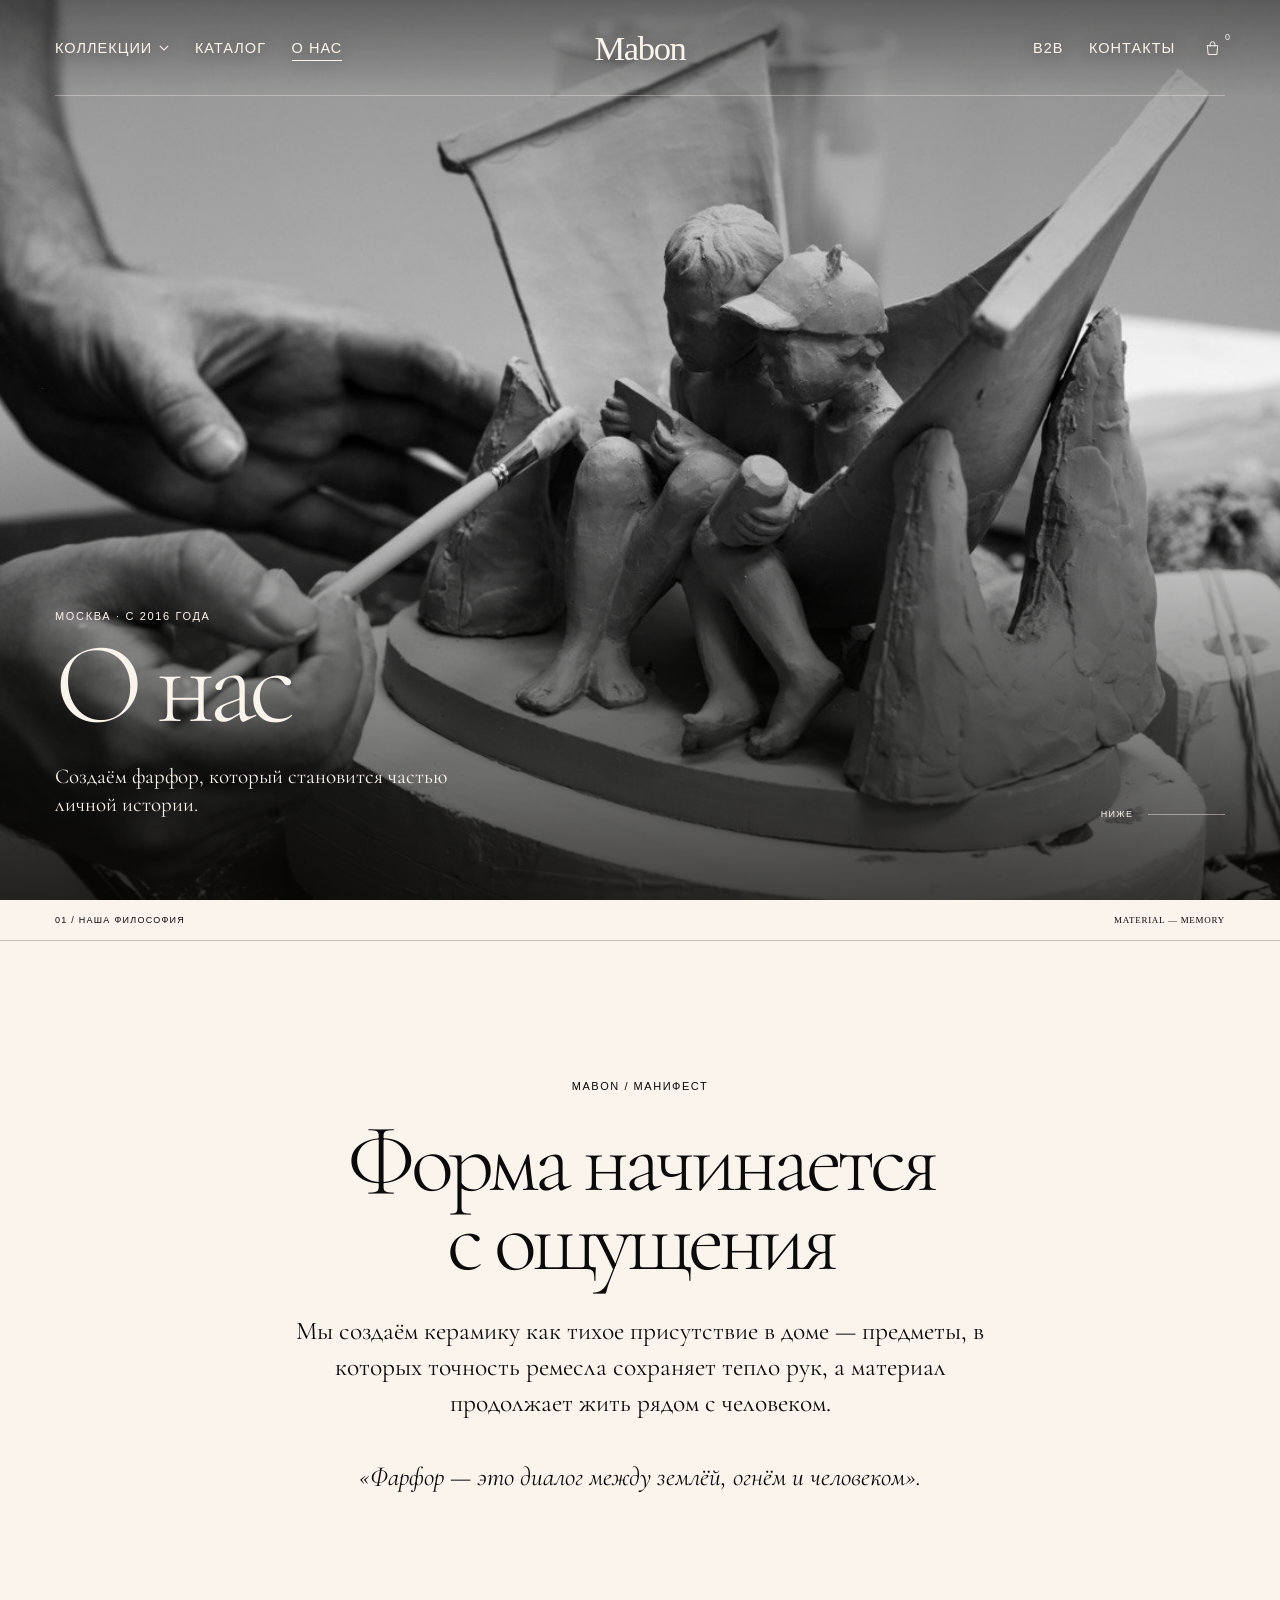
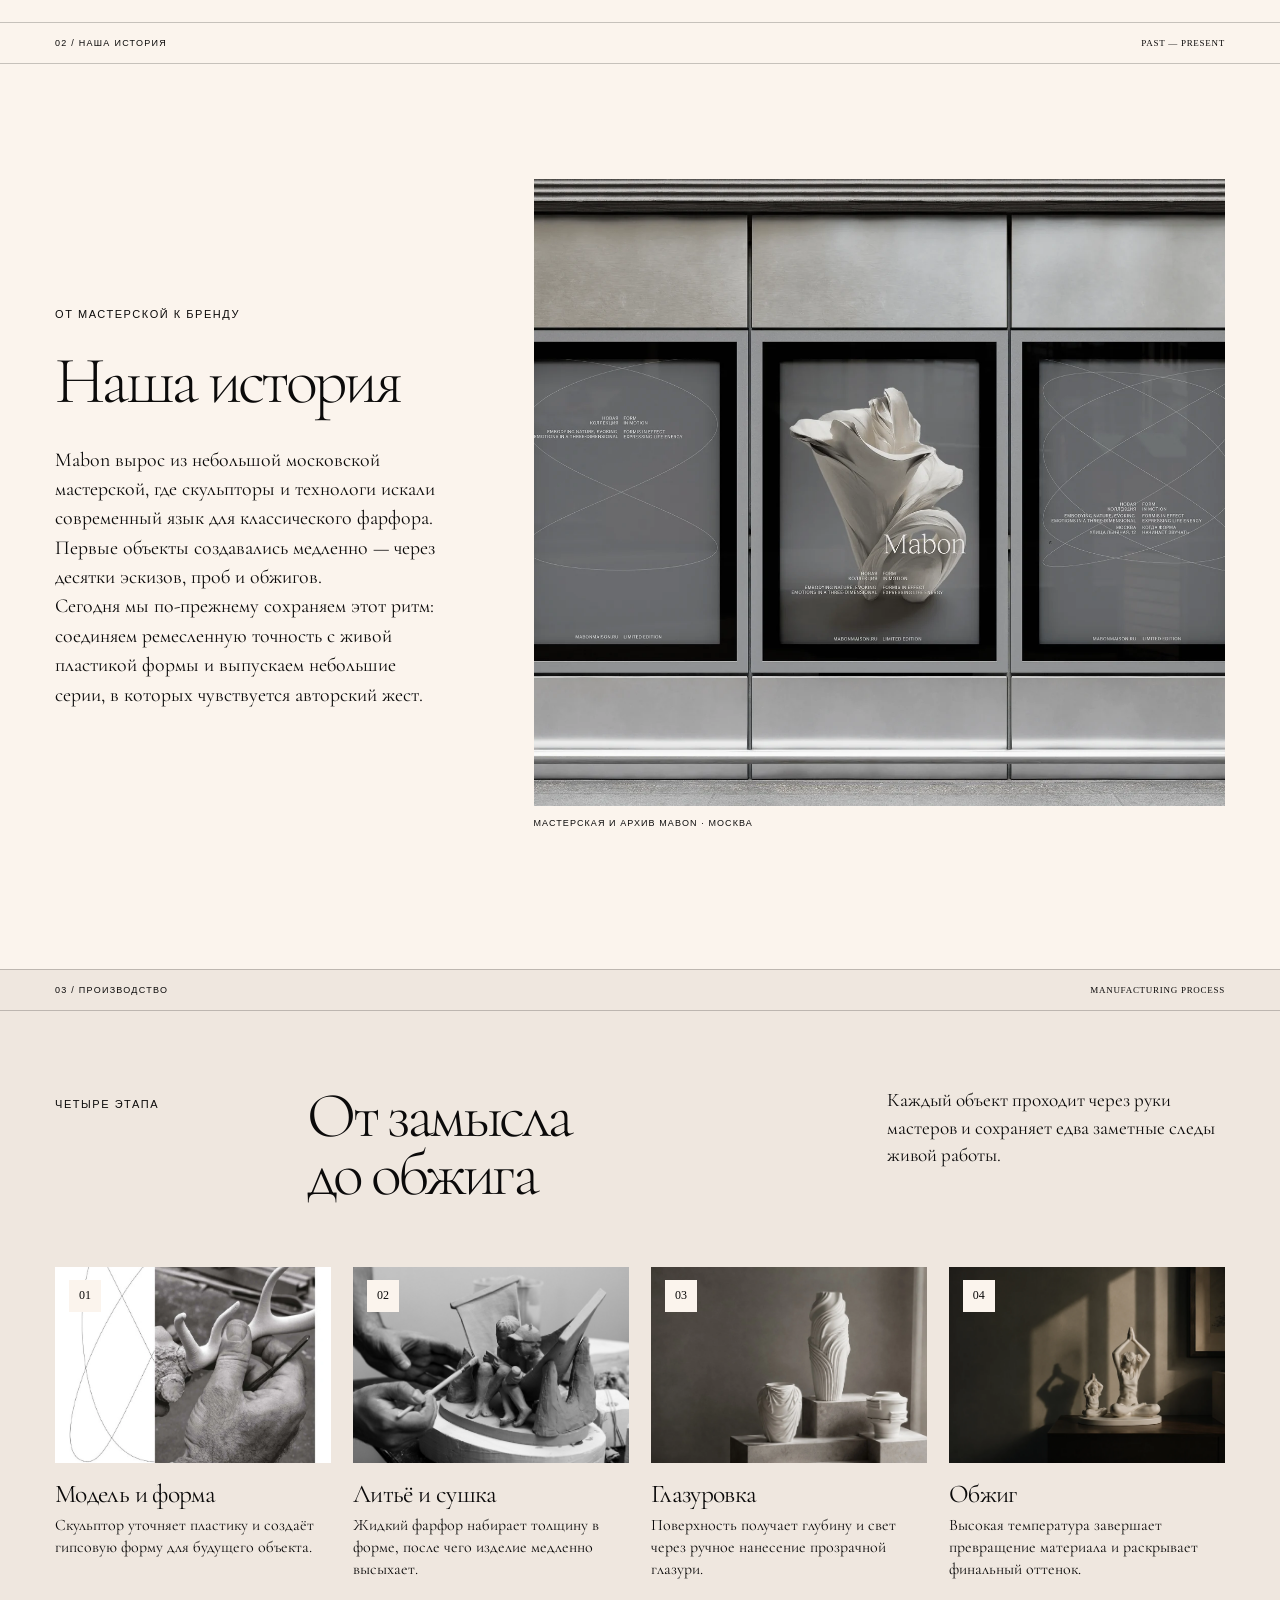
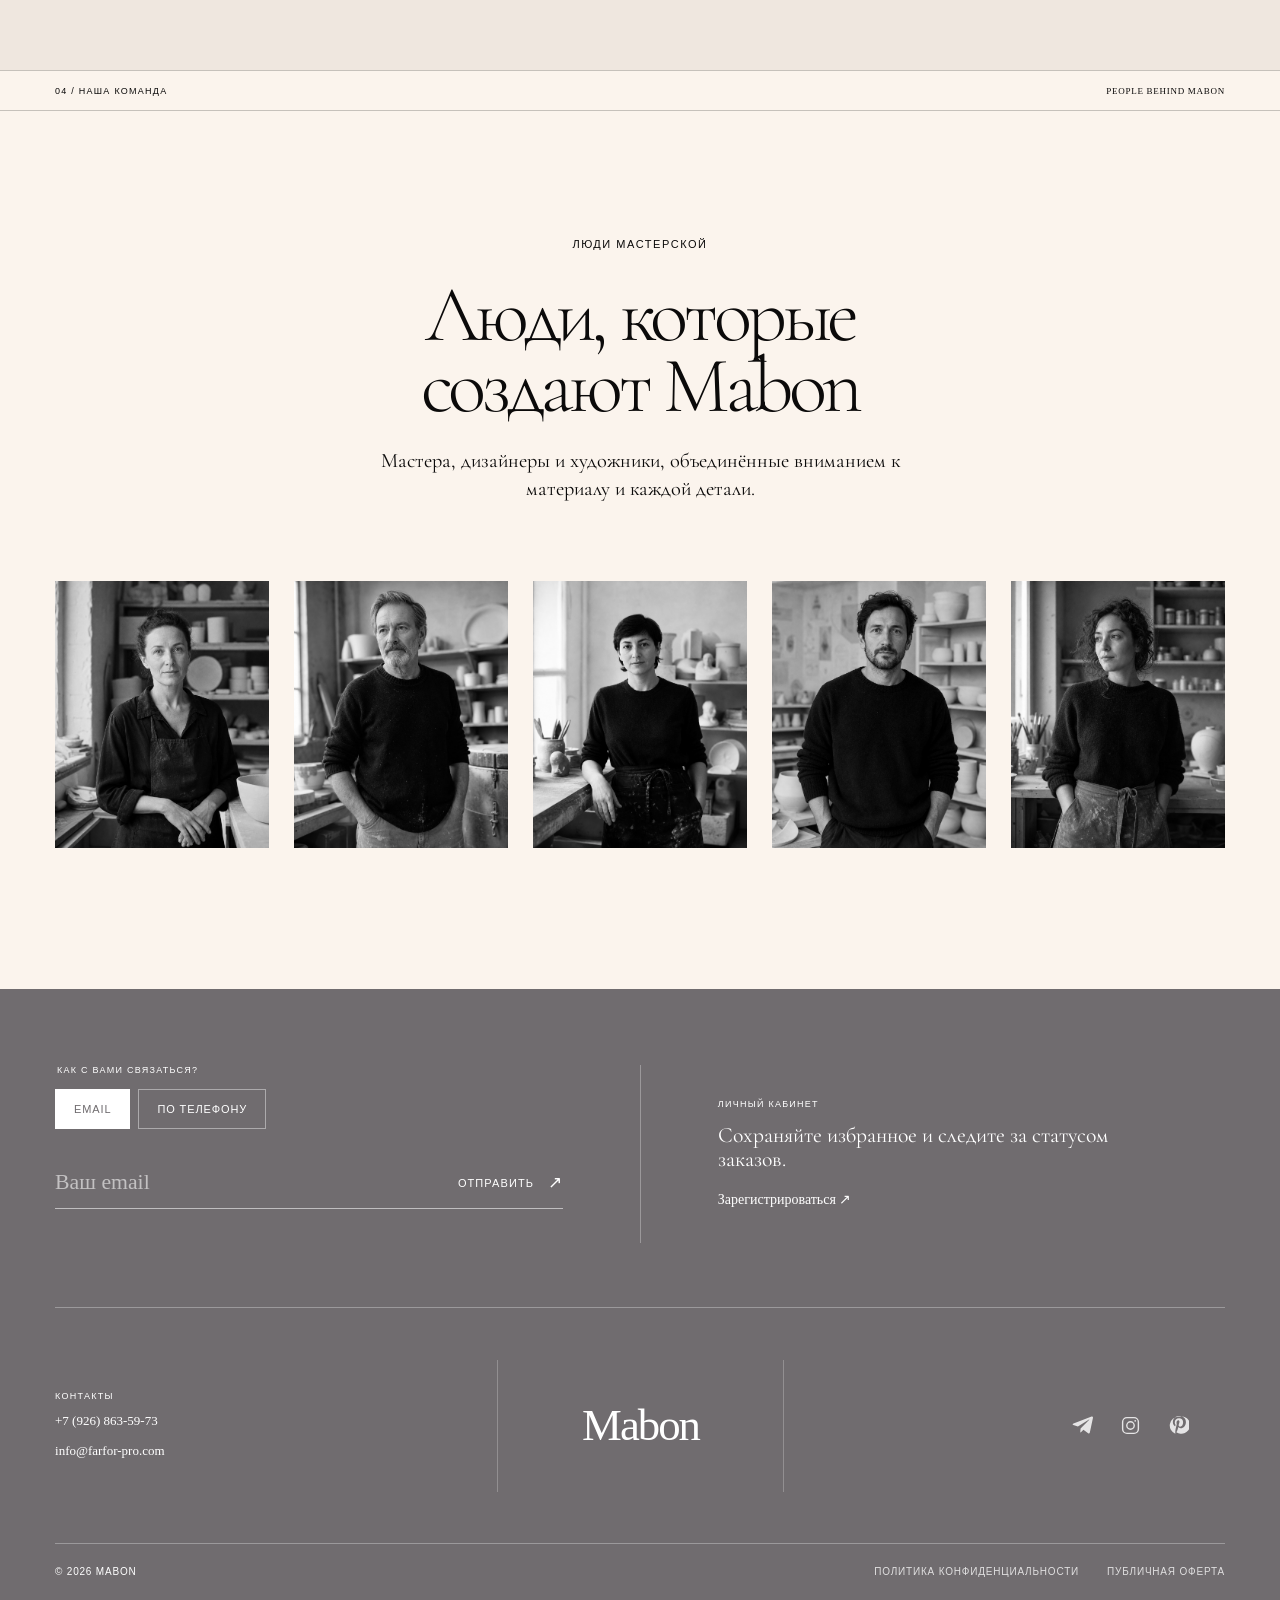
==== commit d1971fc7: "working on about us and product" ====
--- a/about.html
+++ b/about.html
@@ -17,7 +17,7 @@
       rel="stylesheet"
     />
     <link rel="preload" as="image" href="assets/craft-tradition.jpg" fetchpriority="high" />
-    <link rel="stylesheet" href="styles.css?v=20260810-1" />
+    <link rel="stylesheet" href="styles.css?v=20260810-8" />
   </head>
   <body class="about-page">
     <a class="skip-link" href="#main">Перейти к содержанию</a>
@@ -40,12 +40,6 @@
       <nav class="desktop-nav desktop-nav--right" aria-label="Дополнительная навигация">
         <a class="nav-link" href="index.html#b2b">B2B</a>
         <a class="nav-link" href="#contact">Контакты</a>
-        <button class="icon-link js-placeholder" type="button" aria-label="Личный кабинет">
-          <svg aria-hidden="true" viewBox="0 0 24 24">
-            <circle cx="12" cy="8" r="3.75" />
-            <path d="M5.75 20c.45-4 2.55-6 6.25-6s5.8 2 6.25 6" />
-          </svg>
-        </button>
         <button class="icon-link js-placeholder bag-link" type="button" aria-label="Корзина, 0 товаров">
           <svg aria-hidden="true" viewBox="0 0 24 24">
             <path d="M5.5 8.5h13l-1 11h-11l-1-11Z" />
@@ -318,6 +312,6 @@
     <div class="toast" role="status" aria-live="polite" data-toast>
       <span data-toast-message>Раздел будет доступен в полной версии сайта</span>
     </div>
-    <script src="script.js?v=20260810-1"></script>
+    <script src="script.js?v=20260810-3"></script>
   </body>
 </html>
--- a/styles.css
+++ b/styles.css
@@ -1607,6 +1607,35 @@
   display: none;
 }
 
+.expandable-copy {
+  height: 0;
+  overflow: hidden;
+  margin-top: 0 !important;
+  opacity: 0;
+  transform: translateY(-5px);
+  visibility: hidden;
+  will-change: height;
+  transition:
+    height 480ms var(--ease),
+    margin-top 480ms var(--ease),
+    opacity 240ms ease,
+    transform 480ms var(--ease),
+    visibility 0s linear 480ms;
+}
+
+.expandable-copy.is-expanded {
+  margin-top: 16px !important;
+  opacity: 1;
+  transform: translateY(0);
+  visibility: visible;
+  transition:
+    height 480ms var(--ease),
+    margin-top 480ms var(--ease),
+    opacity 300ms ease 90ms,
+    transform 480ms var(--ease),
+    visibility 0s;
+}
+
 .collection-read-more,
 .collection-author__copy .text-cta {
   margin-top: 20px;
@@ -1635,6 +1664,19 @@
   margin: 0;
   font-size: clamp(44px, 5vw, 76px);
   line-height: 0.94;
+}
+
+.collection-detail-head--products,
+.collection-detail-head--author {
+  justify-content: flex-start;
+}
+
+.collection-detail-head--products h2 {
+  font-size: clamp(54px, 6vw, 92px);
+}
+
+.collection-detail-head--author h2 {
+  font-size: clamp(38px, 4.3vw, 64px);
 }
 
 .product-grid {
@@ -1728,6 +1770,7 @@
 
 .collection-author__copy {
   max-width: 710px;
+  margin-top: clamp(-32px, -2vw, -18px);
 }
 
 .collection-author__copy h3 {
@@ -1749,15 +1792,18 @@
 }
 
 .collection-process__intro {
-  display: grid;
-  grid-template-columns: 0.42fr 1fr 0.72fr;
-  gap: clamp(24px, 4vw, 64px);
-  align-items: start;
+  display: block;
+  max-width: 820px;
   margin-bottom: clamp(46px, 6vw, 88px);
 }
 
+.collection-process__intro h2 {
+  max-width: 820px;
+  margin-bottom: clamp(22px, 2.4vw, 34px);
+}
+
 .collection-process__intro p {
-  max-width: 520px;
+  max-width: 700px;
 }
 
 .collection-process__gallery {
@@ -1772,7 +1818,7 @@
 }
 
 .collection-process__gallery figure:nth-child(2) {
-  padding-top: clamp(54px, 8vw, 128px);
+  padding-top: 0;
 }
 
 .collection-process__gallery img {
@@ -1807,13 +1853,6 @@
     margin-top: 9px;
   }
 
-  .collection-process__intro {
-    grid-template-columns: 0.35fr 1fr;
-  }
-
-  .collection-process__intro p {
-    grid-column: 2;
-  }
 }
 
 @media (max-width: 760px) {
@@ -1858,8 +1897,15 @@
   }
 
   .collection-detail-head h2 {
-    margin-top: 14px;
     font-size: 48px;
+  }
+
+  .collection-detail-head--products h2 {
+    font-size: clamp(56px, 16vw, 72px);
+  }
+
+  .collection-detail-head--author h2 {
+    font-size: 42px;
   }
 
   .product-grid {
@@ -1884,18 +1930,21 @@
     font-size: 48px;
   }
 
+  .collection-author__copy {
+    margin-top: 0;
+  }
+
   .collection-process__intro {
     display: block;
     margin-bottom: 38px;
   }
 
   .collection-process__intro h2 {
-    margin-top: 14px;
     font-size: 48px;
   }
 
   .collection-process__intro p {
-    margin-top: 24px;
+    margin-top: 0;
   }
 
   .collection-process__gallery {
@@ -2963,8 +3012,7 @@
   place-items: center;
 }
 
-.product-gallery__arrow svg,
-.product-related__buttons svg {
+.product-gallery__arrow svg {
   width: 30px;
   fill: none;
   stroke: currentColor;
@@ -2973,16 +3021,12 @@
 }
 
 .product-gallery__arrow:first-child:hover svg,
-.product-gallery__arrow:first-child:focus-visible svg,
-.product-related__buttons button:first-child:hover svg,
-.product-related__buttons button:first-child:focus-visible svg {
+.product-gallery__arrow:first-child:focus-visible svg {
   transform: translateX(-4px);
 }
 
 .product-gallery__arrow:last-child:hover svg,
-.product-gallery__arrow:last-child:focus-visible svg,
-.product-related__buttons button:last-child:hover svg,
-.product-related__buttons button:last-child:focus-visible svg {
+.product-gallery__arrow:last-child:focus-visible svg {
   transform: translateX(4px);
 }
 
@@ -3064,10 +3108,10 @@
 }
 
 .product-variants {
-  padding: 24px 0 30px;
+  padding: 19px 0 24px;
   border: 0;
   border-top: 1px solid var(--line);
-  border-bottom: 1px solid var(--line);
+  border-bottom: 0;
   margin: 0;
 }
 
@@ -3076,8 +3120,8 @@
 }
 
 .product-variants legend {
-  padding: 0 0 20px;
-  font-size: 10px;
+  padding: 0 0 15px;
+  font-size: 9px;
   letter-spacing: 0.12em;
   text-transform: uppercase;
 }
@@ -3085,7 +3129,7 @@
 .product-variants__options {
   display: grid;
   grid-template-columns: repeat(3, minmax(0, 1fr));
-  gap: clamp(12px, 2vw, 30px);
+  gap: clamp(10px, 1.6vw, 24px);
 }
 
 .product-variant {
@@ -3103,21 +3147,20 @@
 .product-variant__content {
   display: flex;
   flex-direction: column;
-  gap: 12px;
+  gap: 9px;
   align-items: flex-start;
 }
 
 .product-variant__content i {
   display: grid;
-  width: clamp(54px, 5vw, 72px);
-  height: clamp(54px, 5vw, 72px);
+  width: clamp(42px, 3.7vw, 52px);
+  height: clamp(42px, 3.7vw, 52px);
   border: 1px solid rgb(11 10 10 / 28%);
   border-radius: 50%;
   place-items: center;
   background: var(--variant-color);
-  box-shadow: inset 0 0 0 8px var(--porcelain);
   font-style: normal;
-  transition: transform 350ms var(--ease), outline-color 250ms ease;
+  transition: transform 350ms var(--ease), border-color 250ms ease;
 }
 
 .product-variant__content small {
@@ -3127,7 +3170,7 @@
 
 .product-variant__content b {
   font-family: var(--font-heading);
-  font-size: clamp(17px, 1.45vw, 22px);
+  font-size: clamp(15px, 1.25vw, 19px);
   font-weight: 400;
   line-height: 1;
 }
@@ -3138,8 +3181,8 @@
 
 .product-variant input:checked + .product-variant__content i,
 .product-variant input:focus-visible + .product-variant__content i {
-  outline: 1px solid var(--ink);
-  outline-offset: 5px;
+  border-color: var(--ink);
+  transform: scale(1.045);
 }
 
 .product-info__description {
@@ -3334,19 +3377,26 @@
 }
 
 .product-details-list {
+  display: block;
+  max-width: 980px;
+  margin: 0;
+}
+
+.product-details-list > div {
   display: grid;
-  grid-template-columns: repeat(3, minmax(0, 1fr));
-  gap: 34px clamp(32px, 5vw, 82px);
+  grid-template-columns: minmax(150px, 0.32fr) minmax(0, 1fr);
+  gap: clamp(28px, 5vw, 84px);
+  align-items: baseline;
+  padding: 18px 0;
+  border-top: 1px solid var(--line);
+}
+
+.product-details-list > div:last-child {
+  border-bottom: 1px solid var(--line);
+}
+
+.product-details-list dt {
   margin: 0;
-}
-
-.product-details-list > div {
-  padding-top: 14px;
-  border-top: 1px solid var(--line);
-}
-
-.product-details-list dt {
-  margin-bottom: 11px;
   font-size: 9px;
   letter-spacing: 0.12em;
   text-transform: uppercase;
@@ -3392,13 +3442,6 @@
   object-fit: cover;
 }
 
-.product-inspiration__gallery figcaption {
-  margin-top: 12px;
-  font-size: 9px;
-  letter-spacing: 0.11em;
-  text-transform: uppercase;
-}
-
 .product-related {
   padding: clamp(80px, 9vw, 140px) 0 var(--section-space);
   border-top: 8px solid rgb(11 10 10 / 12%);
@@ -3406,32 +3449,18 @@
 }
 
 .product-related__head {
-  display: flex;
-  align-items: end;
-  justify-content: space-between;
-  gap: 30px;
-  padding: 0 var(--gutter) clamp(40px, 5vw, 72px);
+  padding: 0 var(--gutter) clamp(24px, 3vw, 38px);
+  border-bottom: 1px solid rgb(11 10 10 / 22%);
+  margin-bottom: clamp(30px, 4vw, 54px);
 }
 
 .product-related__head h2 {
-  margin: 15px 0 0;
-  font-family: var(--font-heading);
-  font-size: clamp(46px, 6vw, 92px);
+  margin: 0;
+  font-family: var(--font-heading);
+  font-size: clamp(34px, 4vw, 58px);
   font-weight: 300;
-  letter-spacing: -0.055em;
-  line-height: 0.9;
-}
-
-.product-related__buttons {
-  display: flex;
-  gap: 8px;
-}
-
-.product-related__buttons button {
-  display: grid;
-  width: 48px;
-  height: 44px;
-  place-items: center;
+  letter-spacing: -0.045em;
+  line-height: 0.95;
 }
 
 .product-related__viewport {
@@ -3566,8 +3595,8 @@
   }
 
   .product-variant__content i {
-    width: 58px;
-    height: 58px;
+    width: 44px;
+    height: 44px;
   }
 
   .product-info__description {
@@ -3603,8 +3632,13 @@
   }
 
   .product-details-list {
-    grid-template-columns: 1fr;
-    gap: 24px;
+    max-width: none;
+  }
+
+  .product-details-list > div {
+    grid-template-columns: 88px minmax(0, 1fr);
+    gap: 18px;
+    padding: 16px 0;
   }
 
   .product-inspiration__intro {
@@ -3622,17 +3656,13 @@
   }
 
   .product-related__head {
-    align-items: flex-end;
-    padding-bottom: 38px;
+    padding-bottom: 24px;
+    margin-bottom: 32px;
   }
 
   .product-related__head h2 {
-    max-width: 270px;
-    font-size: 50px;
-  }
-
-  .product-related__buttons button {
-    width: 38px;
+    max-width: none;
+    font-size: 36px;
   }
 
   .product-related__track {
@@ -3660,7 +3690,7 @@
   }
 
   .product-variant__content b {
-    font-size: 17px;
+    font-size: 16px;
   }
 
   .product-purchase__actions {
@@ -3671,12 +3701,13 @@
     min-height: 52px;
   }
 
-  .product-related__buttons {
-    display: none;
-  }
 }
 
 @media (prefers-reduced-motion: reduce) {
+  .expandable-copy {
+    transition: none;
+  }
+
   .product-gallery__viewport img {
     transform: none;
   }
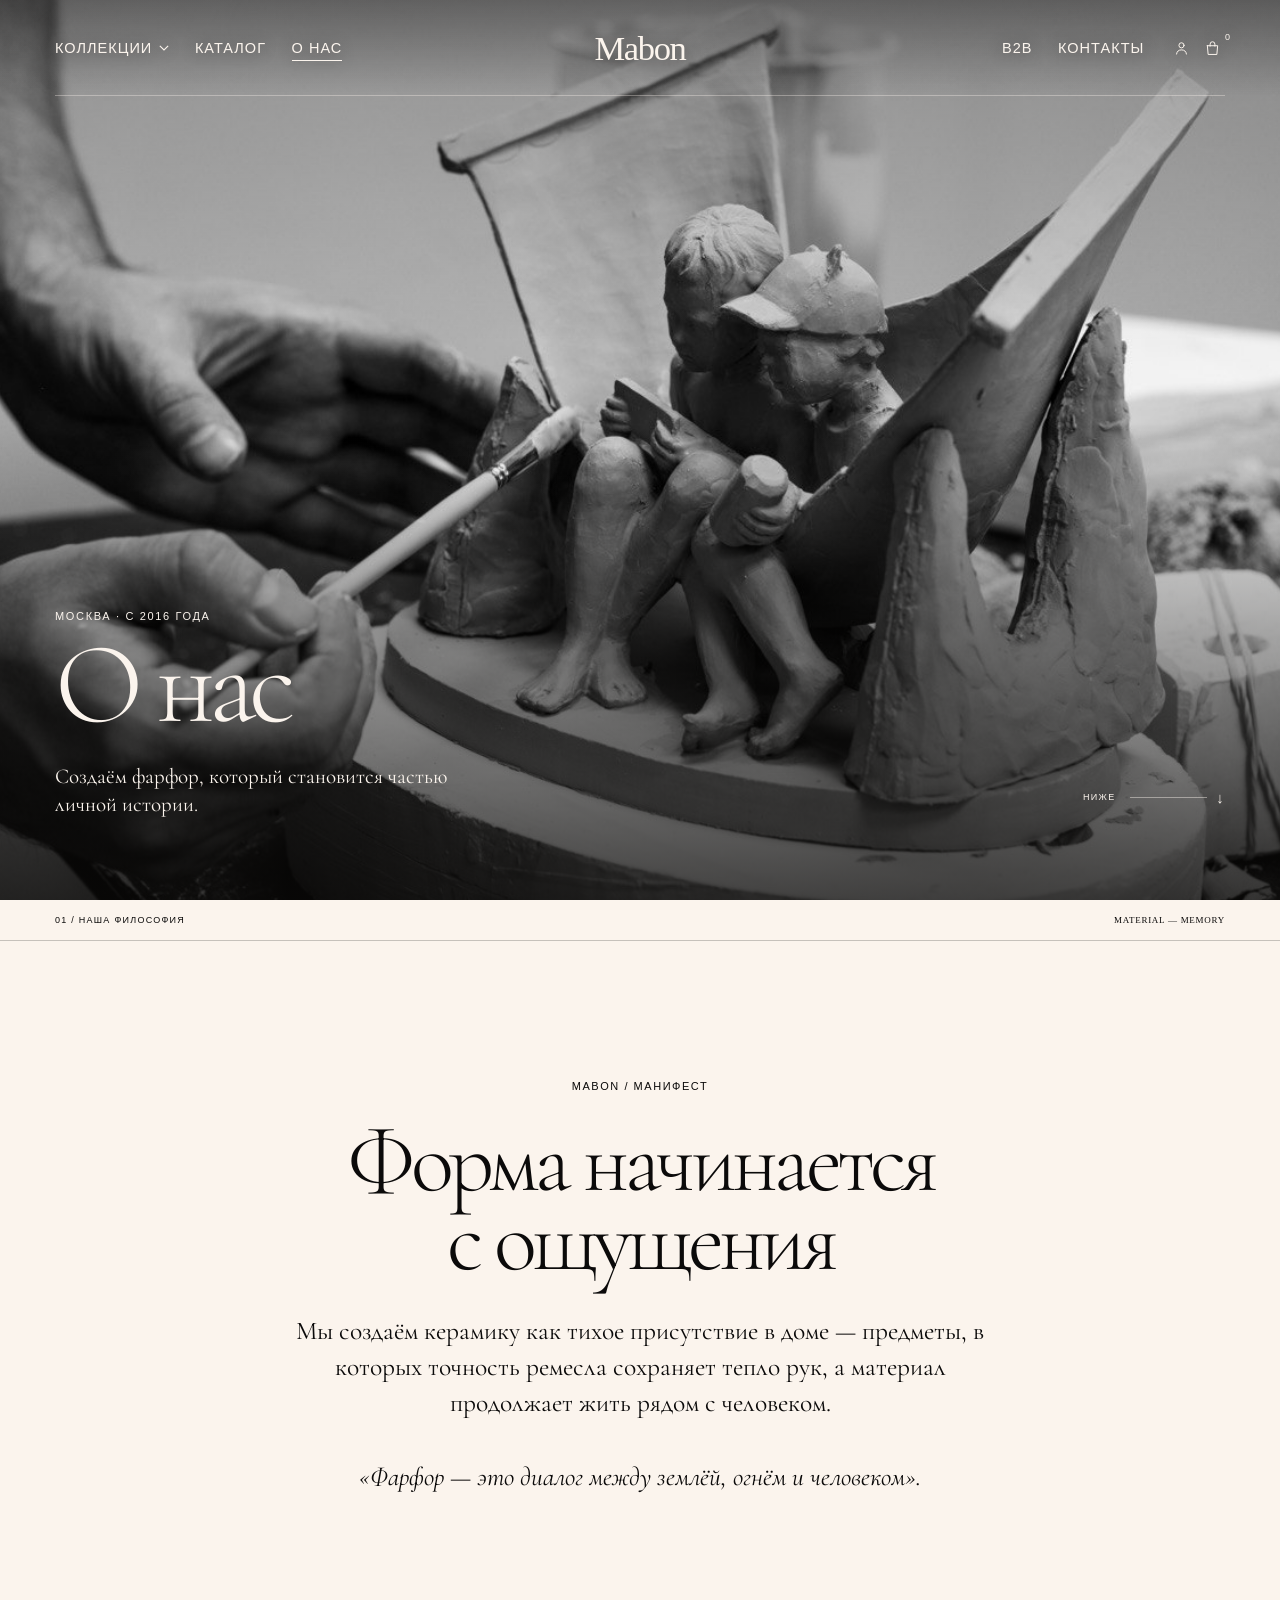
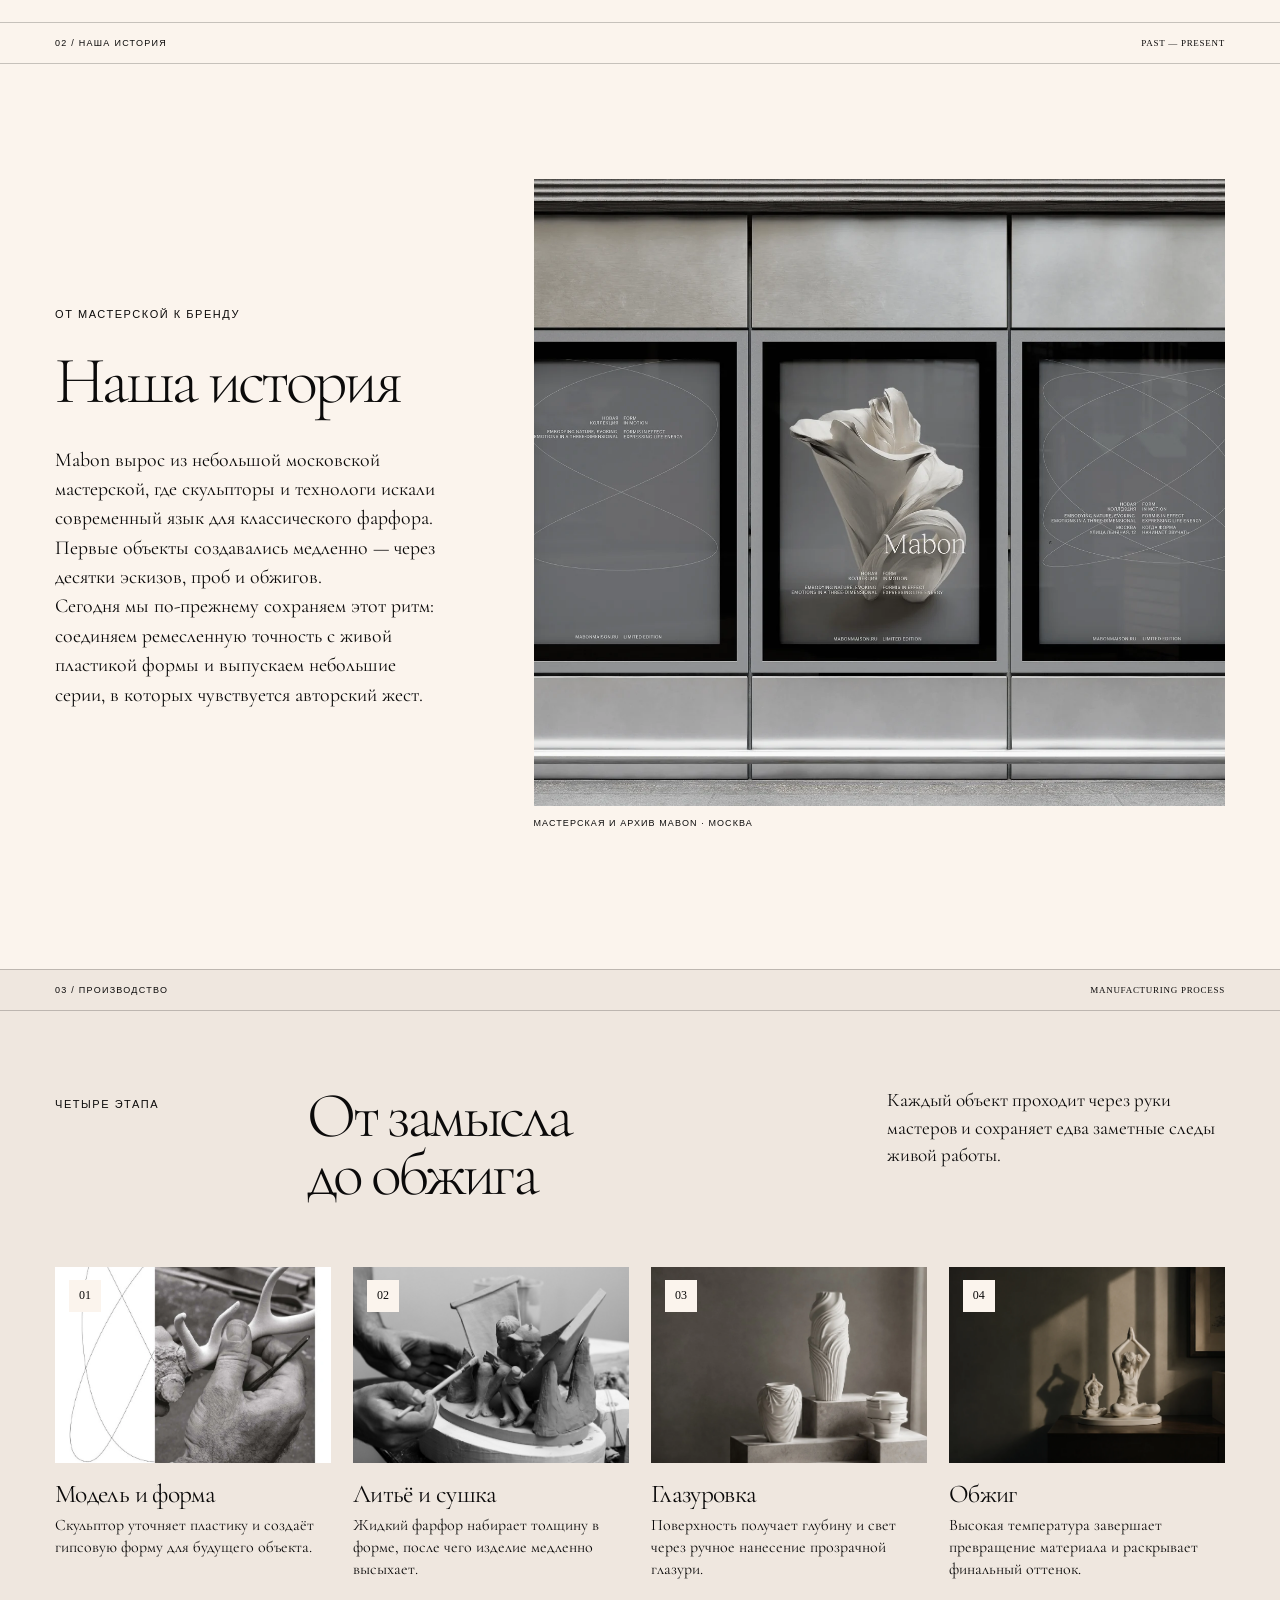
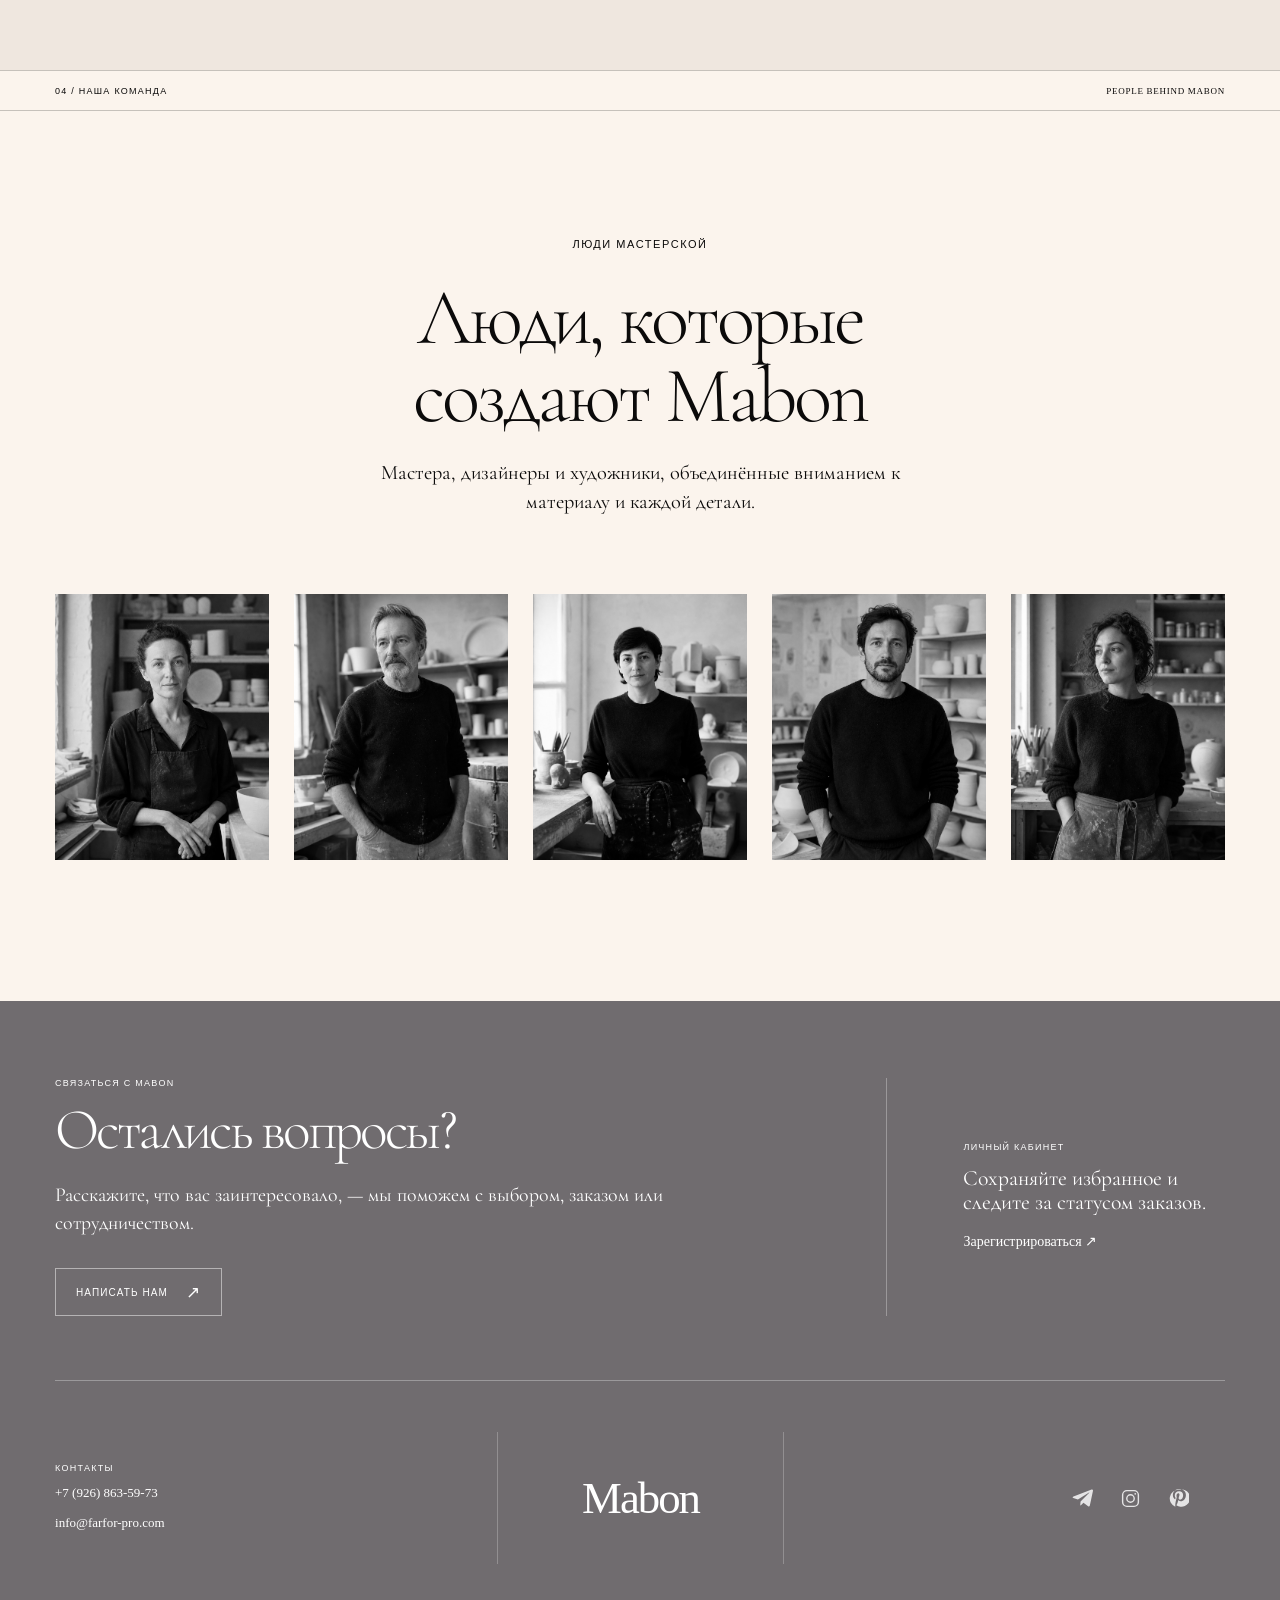
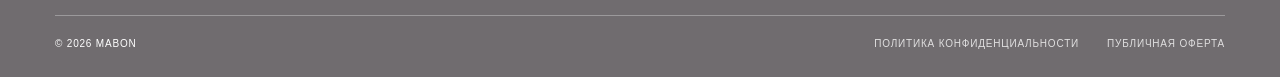
==== commit 182c9836: "footer contact us fixed" ====
--- a/about.html
+++ b/about.html
@@ -17,7 +17,7 @@
       rel="stylesheet"
     />
     <link rel="preload" as="image" href="assets/craft-tradition.jpg" fetchpriority="high" />
-    <link rel="stylesheet" href="styles.css?v=20260810-8" />
+    <link rel="stylesheet" href="styles.css?v=20260814-4" />
   </head>
   <body class="about-page">
     <a class="skip-link" href="#main">Перейти к содержанию</a>
@@ -40,13 +40,21 @@
       <nav class="desktop-nav desktop-nav--right" aria-label="Дополнительная навигация">
         <a class="nav-link" href="index.html#b2b">B2B</a>
         <a class="nav-link" href="#contact">Контакты</a>
-        <button class="icon-link js-placeholder bag-link" type="button" aria-label="Корзина, 0 товаров">
-          <svg aria-hidden="true" viewBox="0 0 24 24">
-            <path d="M5.5 8.5h13l-1 11h-11l-1-11Z" />
-            <path d="M9 9V6.5a3 3 0 0 1 6 0V9" />
-          </svg>
-          <span>0</span>
-        </button>
+        <div class="header-actions">
+          <a class="icon-link account-link js-placeholder" href="#" aria-label="Личный кабинет" data-toast-message="Личный кабинет будет доступен в полной версии сайта">
+            <svg aria-hidden="true" viewBox="0 0 24 24">
+              <circle cx="12" cy="8" r="3.25" />
+              <path d="M5.75 19c.45-3.4 2.55-5.25 6.25-5.25S17.8 15.6 18.25 19" />
+            </svg>
+          </a>
+          <button class="icon-link js-placeholder bag-link" type="button" aria-label="Корзина, 0 товаров">
+            <svg aria-hidden="true" viewBox="0 0 24 24">
+              <path d="M5.5 8.5h13l-1 11h-11l-1-11Z" />
+              <path d="M9 9V6.5a3 3 0 0 1 6 0V9" />
+            </svg>
+            <span>0</span>
+          </button>
+        </div>
       </nav>
 
       <button class="menu-toggle" type="button" aria-label="Открыть меню" aria-expanded="false" data-menu-toggle>
@@ -78,6 +86,7 @@
         <a href="about.html" aria-current="page"><span>03</span> О нас</a>
         <a href="index.html#b2b"><span>04</span> B2B</a>
         <a href="#contact"><span>05</span> Контакты</a>
+        <a class="js-placeholder" href="#" data-toast-message="Личный кабинет будет доступен в полной версии сайта"><span>06</span> Личный кабинет</a>
       </nav>
       <div class="mobile-menu__foot">
         <a href="tel:+79268635973">+7 (926) 863-59-73</a>
@@ -101,7 +110,7 @@
           <h1 id="about-page-title">О нас</h1>
           <span>Создаём фарфор, который становится частью личной истории.</span>
         </div>
-        <a class="about-hero__scroll" href="#philosophy" aria-label="Перейти к философии Mabon">
+        <a class="about-hero__scroll" href="#philosophy" aria-label="Перейти ниже, к философии Mabon">
           <span>Ниже</span>
           <i aria-hidden="true"></i>
         </a>
@@ -255,9 +264,43 @@
 
     <footer class="footer" id="contact" aria-label="Контакты Mabon">
       <div class="footer__callback">
+        <div class="footer__contact-cta">
+          <span>Связаться с Mabon</span>
+          <h2>Остались вопросы?</h2>
+          <p>Расскажите, что вас заинтересовало, — мы поможем с выбором, заказом или сотрудничеством.</p>
+          <button class="footer__contact-button" type="button" aria-haspopup="dialog" aria-expanded="false" data-callback-open>
+            Написать нам <span aria-hidden="true">↗</span>
+          </button>
+        </div>
+
         <form class="callback-form" data-callback-form>
+          <div class="callback-form__head">
+            <span>Обратная связь</span>
+            <h2>Расскажите, чем мы можем помочь</h2>
+          </div>
+          <div class="callback-form__fields">
+            <label class="callback-field">
+              <span>Имя</span>
+              <input name="name" type="text" autocomplete="name" placeholder="Как к вам обращаться" required data-callback-name />
+            </label>
+            <label class="callback-field">
+              <span>Тема</span>
+              <select name="topic" required>
+                <option value="">Выберите тему</option>
+                <option value="product">Товар или заказ</option>
+                <option value="delivery">Доставка и оплата</option>
+                <option value="collaboration">Сотрудничество</option>
+                <option value="other">Другой вопрос</option>
+              </select>
+            </label>
+            <label class="callback-field callback-field--wide">
+              <span>Ваш вопрос</span>
+              <textarea name="message" rows="3" maxlength="350" placeholder="Опишите задачу или предмет, который вас заинтересовал" required data-callback-message></textarea>
+              <small><span data-callback-count>0</span> / 350</small>
+            </label>
+          </div>
           <fieldset class="callback-form__methods">
-            <legend>Как с вами связаться?</legend>
+            <legend>Как удобнее ответить?</legend>
             <div>
               <label><input type="radio" name="callback-method" value="email" checked /><span>Email</span></label>
               <label><input type="radio" name="callback-method" value="phone" /><span>По телефону</span></label>
@@ -268,6 +311,10 @@
             <input id="callback-contact" name="contact" type="email" autocomplete="email" placeholder="Ваш email" required data-callback-input />
             <button type="submit">Отправить <span aria-hidden="true">↗</span></button>
           </div>
+          <label class="callback-form__consent">
+            <input type="checkbox" name="privacy" required />
+            <span>Согласен на обработку персональных данных и условия политики конфиденциальности.</span>
+          </label>
           <p class="callback-form__status" role="status" aria-live="polite" data-callback-status></p>
         </form>
 
@@ -312,6 +359,6 @@
     <div class="toast" role="status" aria-live="polite" data-toast>
       <span data-toast-message>Раздел будет доступен в полной версии сайта</span>
     </div>
-    <script src="script.js?v=20260810-3"></script>
+    <script src="script.js?v=20260814-2"></script>
   </body>
 </html>
--- a/styles.css
+++ b/styles.css
@@ -36,6 +36,10 @@
 }
 
 body.menu-open {
+  overflow: hidden;
+}
+
+body.callback-open {
   overflow: hidden;
 }
 
@@ -195,6 +199,12 @@
 
 .desktop-nav--right {
   justify-content: flex-end;
+}
+
+.header-actions {
+  display: flex;
+  align-items: center;
+  gap: 7px;
 }
 
 .nav-link {
@@ -596,6 +606,31 @@
   color: var(--ink);
 }
 
+.collections__intro {
+  display: grid;
+  grid-template-columns: minmax(0, 1fr) minmax(320px, 0.72fr);
+  gap: clamp(42px, 8vw, 132px);
+  align-items: end;
+  margin-bottom: clamp(34px, 4.8vw, 70px);
+}
+
+.collections__intro h2 {
+  margin: 0;
+  font-family: var(--font-heading);
+  font-size: clamp(51px, 6.65vw, 103px);
+  font-weight: 300;
+  letter-spacing: -0.055em;
+  line-height: 0.88;
+}
+
+.collections__intro > p {
+  max-width: 560px;
+  margin: 0;
+  font-family: var(--font-heading);
+  font-size: clamp(19px, 1.65vw, 26px);
+  line-height: 1.4;
+}
+
 .collection-track {
   display: grid;
   grid-auto-columns: calc(100vw - (var(--gutter) * 2));
@@ -684,7 +719,8 @@
 .collection-navigator {
   display: flex;
   align-items: center;
-  justify-content: flex-start;
+  justify-content: space-between;
+  gap: 28px;
   margin-top: clamp(20px, 2.3vw, 34px);
 }
 
@@ -701,6 +737,41 @@
   height: 1px;
   flex: 1;
   background: var(--line);
+}
+
+.collection-navigator__buttons {
+  display: flex;
+  align-items: center;
+  gap: 8px;
+}
+
+.collection-navigator__buttons button {
+  display: inline-flex;
+  min-height: 44px;
+  align-items: center;
+  gap: 12px;
+  padding: 8px 12px;
+  font-size: 10px;
+  letter-spacing: 0.1em;
+  text-transform: uppercase;
+}
+
+.collection-navigator__buttons svg {
+  width: 30px;
+  fill: none;
+  stroke: currentColor;
+  stroke-width: 1.2;
+  transition: transform 300ms var(--ease);
+}
+
+.collection-navigator__buttons button:first-child:hover svg,
+.collection-navigator__buttons button:first-child:focus-visible svg {
+  transform: translateX(-4px);
+}
+
+.collection-navigator__buttons button:last-child:hover svg,
+.collection-navigator__buttons button:last-child:focus-visible svg {
+  transform: translateX(4px);
 }
 
 .about {
@@ -879,15 +950,86 @@
 
 .footer__callback {
   display: grid;
-  grid-template-columns: repeat(2, minmax(0, 1fr));
+  grid-template-columns: minmax(0, 1.42fr) minmax(280px, 0.58fr);
   align-items: stretch;
   padding-bottom: clamp(48px, 5vw, 76px);
   border-bottom: 1px solid rgb(255 255 255 / 30%);
 }
 
+.footer__callback > .callback-form {
+  display: none;
+}
+
+.footer__contact-cta {
+  display: flex;
+  min-width: 0;
+  flex-direction: column;
+  justify-content: center;
+  padding-right: clamp(44px, 6vw, 96px);
+}
+
+.footer__contact-cta > span {
+  font-size: 9px;
+  letter-spacing: 0.14em;
+  text-transform: uppercase;
+}
+
+.footer__contact-cta h2 {
+  margin: 15px 0 0;
+  font-family: var(--font-heading);
+  font-size: clamp(38px, 4.5vw, 68px);
+  font-weight: 300;
+  letter-spacing: -0.045em;
+  line-height: 0.95;
+}
+
+.footer__contact-cta p {
+  max-width: 610px;
+  margin: 23px 0 0;
+  font-family: var(--font-heading);
+  font-size: clamp(18px, 1.55vw, 24px);
+  line-height: 1.42;
+}
+
+.footer__contact-button {
+  display: inline-flex;
+  width: fit-content;
+  min-height: 48px;
+  align-items: center;
+  gap: 18px;
+  margin-top: 31px;
+  border: 1px solid rgb(255 255 255 / 48%);
+  padding: 13px 20px;
+  color: var(--footer-white);
+  font-size: 10px;
+  letter-spacing: 0.11em;
+  text-transform: uppercase;
+  transition: background-color 250ms ease, color 250ms ease, border-color 250ms ease;
+}
+
+.footer__contact-button span {
+  font-size: 17px;
+  line-height: 1;
+  transition: transform 300ms var(--ease);
+}
+
+.footer__contact-button:hover,
+.footer__contact-button:focus-visible {
+  border-color: var(--footer-white);
+  background: var(--footer-white);
+  color: var(--footer-stone);
+}
+
+.footer__contact-button:hover span,
+.footer__contact-button:focus-visible span {
+  transform: translate(3px, -3px);
+}
+
 .footer__directory span,
 .footer__account--featured > span,
-.callback-form__methods legend {
+.callback-form__methods legend,
+.callback-form__head > span,
+.callback-field > span {
   font-size: 9px;
   font-weight: 400;
   letter-spacing: 0.14em;
@@ -900,10 +1042,101 @@
   padding-right: clamp(44px, 6vw, 96px);
 }
 
+.callback-form__head {
+  margin-bottom: clamp(30px, 3vw, 46px);
+}
+
+.callback-form__head h2 {
+  max-width: 660px;
+  margin: 15px 0 0;
+  font-family: var(--font-heading);
+  font-size: clamp(31px, 3.1vw, 48px);
+  font-weight: 300;
+  letter-spacing: -0.035em;
+  line-height: 1;
+}
+
+.callback-form__fields {
+  display: grid;
+  grid-template-columns: repeat(2, minmax(0, 1fr));
+  gap: 24px clamp(20px, 3vw, 48px);
+}
+
+.callback-field {
+  position: relative;
+  display: flex;
+  min-width: 0;
+  flex-direction: column;
+  border-bottom: 1px solid rgb(255 255 255 / 48%);
+}
+
+.callback-field--wide {
+  grid-column: 1 / -1;
+}
+
+.callback-field > span {
+  margin-bottom: 7px;
+}
+
+.callback-field input,
+.callback-field select,
+.callback-field textarea {
+  width: 100%;
+  min-width: 0;
+  border: 0;
+  outline: 0;
+  padding: 8px 0 13px;
+  background: transparent;
+  color: var(--footer-white);
+  font-family: var(--font-heading);
+  font-size: clamp(18px, 1.5vw, 23px);
+  line-height: 1.35;
+}
+
+.callback-field select {
+  appearance: none;
+  border-radius: 0;
+  background-image: linear-gradient(45deg, transparent 50%, currentColor 50%), linear-gradient(135deg, currentColor 50%, transparent 50%);
+  background-position: calc(100% - 8px) 52%, calc(100% - 3px) 52%;
+  background-repeat: no-repeat;
+  background-size: 5px 5px, 5px 5px;
+  cursor: pointer;
+}
+
+.callback-field select option {
+  background: var(--footer-stone);
+  color: var(--footer-white);
+}
+
+.callback-field textarea {
+  min-height: 92px;
+  resize: vertical;
+}
+
+.callback-field input::placeholder,
+.callback-field textarea::placeholder {
+  color: rgb(255 255 255 / 54%);
+}
+
+.callback-field:focus-within {
+  box-shadow: 0 1px 0 var(--footer-white);
+}
+
+.callback-field small {
+  position: absolute;
+  right: 0;
+  bottom: 10px;
+  padding-left: 10px;
+  background: var(--footer-stone);
+  font-size: 9px;
+  letter-spacing: 0.08em;
+  opacity: 0.68;
+}
+
 .callback-form__methods {
   padding: 0;
   border: 0;
-  margin: 0;
+  margin: 27px 0 0;
 }
 
 .callback-form__methods legend {
@@ -1004,6 +1237,118 @@
   font-family: var(--font-serif);
   font-size: 14px;
   line-height: 1.4;
+}
+
+.callback-form__consent {
+  display: flex;
+  max-width: 620px;
+  align-items: flex-start;
+  gap: 10px;
+  margin-top: 16px;
+  cursor: pointer;
+  font-size: 10px;
+  letter-spacing: 0.04em;
+  line-height: 1.45;
+  opacity: 0.78;
+}
+
+.callback-form__consent input {
+  width: 14px;
+  height: 14px;
+  flex: 0 0 14px;
+  margin: 1px 0 0;
+  accent-color: var(--footer-white);
+}
+
+.callback-dialog {
+  position: fixed;
+  z-index: 300;
+  inset: 0;
+  display: grid;
+  place-items: center;
+  padding: clamp(18px, 3.5vw, 56px);
+  visibility: hidden;
+  opacity: 0;
+  transition: opacity 320ms ease, visibility 0s linear 480ms;
+}
+
+.callback-dialog[hidden] {
+  display: none;
+}
+
+.callback-dialog.is-open {
+  visibility: visible;
+  opacity: 1;
+  transition-delay: 0s;
+}
+
+.callback-dialog__backdrop {
+  position: absolute;
+  inset: 0;
+  width: 100%;
+  height: 100%;
+  background: rgb(11 10 10 / 68%);
+  cursor: default;
+  backdrop-filter: blur(8px);
+}
+
+.callback-dialog .callback-form {
+  position: relative;
+  z-index: 1;
+  display: block;
+  width: min(980px, 100%);
+  max-height: calc(100svh - clamp(36px, 7vw, 112px));
+  overflow-y: auto;
+  padding: clamp(36px, 4.6vw, 70px);
+  transform: translateY(28px) scale(0.985);
+  background: var(--footer-stone);
+  color: var(--footer-white);
+  opacity: 0;
+  overscroll-behavior: contain;
+  scrollbar-width: thin;
+  transition: transform 480ms var(--ease), opacity 300ms ease;
+}
+
+.callback-dialog.is-open .callback-form {
+  transform: translateY(0) scale(1);
+  opacity: 1;
+}
+
+.callback-dialog__close {
+  position: absolute;
+  z-index: 2;
+  top: clamp(18px, 2.2vw, 30px);
+  right: clamp(18px, 2.2vw, 30px);
+  width: 42px;
+  height: 42px;
+  border: 1px solid rgb(255 255 255 / 38%);
+}
+
+.callback-dialog__close span {
+  position: absolute;
+  top: 50%;
+  left: 50%;
+  width: 18px;
+  height: 1px;
+  background: currentColor;
+}
+
+.callback-dialog__close span:first-child {
+  transform: translate(-50%, -50%) rotate(45deg);
+}
+
+.callback-dialog__close span:last-child {
+  transform: translate(-50%, -50%) rotate(-45deg);
+}
+
+.callback-dialog__close:hover,
+.callback-dialog__close:focus-visible {
+  background: var(--footer-white);
+  color: var(--footer-stone);
+}
+
+.callback-dialog .callback-form__head {
+  padding-right: 60px;
 }
 
 .footer__account--featured {
@@ -1223,7 +1568,7 @@
     gap: 18px;
   }
 
-  .desktop-nav .nav-link:nth-child(3),
+  .desktop-nav--left > .nav-link:last-child,
   .desktop-nav--right .nav-link:first-child {
     display: none;
   }
@@ -1337,6 +1682,15 @@
     gap: var(--gutter);
   }
 
+  .collections__intro {
+    grid-template-columns: 1fr;
+    gap: 25px;
+  }
+
+  .collections__intro > p {
+    max-width: 520px;
+  }
+
   .collection-image {
     aspect-ratio: 4 / 5;
   }
@@ -1370,6 +1724,15 @@
   .collection-count {
     width: min(33vw, 128px);
     gap: 9px;
+  }
+
+  .collection-navigator__buttons button {
+    gap: 8px;
+    padding-inline: 7px;
+  }
+
+  .collection-navigator__buttons button span {
+    display: none;
   }
 
   .about {
@@ -1448,6 +1811,41 @@
     padding-bottom: 36px;
   }
 
+  .footer__contact-cta {
+    padding: 0 0 42px;
+  }
+
+  .callback-dialog {
+    align-items: end;
+    padding: 0;
+  }
+
+  .callback-dialog .callback-form {
+    width: 100%;
+    max-height: min(92svh, 860px);
+    padding: 58px var(--gutter) 38px;
+    transform: translateY(100%);
+  }
+
+  .callback-dialog.is-open .callback-form {
+    transform: translateY(0);
+  }
+
+  .callback-dialog__close {
+    top: 12px;
+    right: var(--gutter);
+    width: 38px;
+    height: 38px;
+  }
+
+  .callback-form__fields {
+    grid-template-columns: 1fr;
+  }
+
+  .callback-field--wide {
+    grid-column: auto;
+  }
+
   .footer__account--featured {
     padding: 36px 0 0;
     border-top: 1px solid rgb(255 255 255 / 30%);
@@ -1504,6 +1902,10 @@
   .callback-form__entry button {
     width: fit-content;
     padding: 13px 0 14px;
+  }
+
+  .collection-count {
+    width: 112px;
   }
 
 }
@@ -1643,6 +2045,90 @@
   font-size: 14px;
 }
 
+.collection-finishes {
+  padding: var(--section-space) var(--gutter);
+  border-top: 1px solid var(--line);
+}
+
+.collection-finishes[hidden] {
+  display: none;
+}
+
+.collection-finishes__intro {
+  display: grid;
+  grid-template-columns: minmax(0, 1fr) minmax(320px, 0.72fr);
+  gap: clamp(42px, 8vw, 132px);
+  align-items: end;
+  margin-bottom: clamp(42px, 5vw, 72px);
+}
+
+.collection-finishes__intro h2 {
+  max-width: 760px;
+  margin: 16px 0 0;
+  font-family: var(--font-heading);
+  font-size: clamp(44px, 5vw, 76px);
+  font-weight: 300;
+  letter-spacing: -0.045em;
+  line-height: 0.94;
+}
+
+.collection-finishes__intro > p {
+  max-width: 560px;
+  margin: 0;
+  font-family: var(--font-heading);
+  font-size: clamp(19px, 1.65vw, 25px);
+  line-height: 1.4;
+}
+
+.collection-finishes__list {
+  display: grid;
+  grid-template-columns: repeat(3, minmax(0, 1fr));
+  border-top: 1px solid var(--line);
+  border-bottom: 1px solid var(--line);
+}
+
+.collection-finish {
+  min-width: 0;
+  padding: clamp(24px, 2.8vw, 42px);
+}
+
+.collection-finish + .collection-finish {
+  border-left: 1px solid var(--line);
+}
+
+.collection-finish > span {
+  display: block;
+  margin-bottom: clamp(30px, 4vw, 58px);
+  font-size: 9px;
+  letter-spacing: 0.12em;
+}
+
+.collection-finish i {
+  display: block;
+  width: 34px;
+  height: 34px;
+  border: 1px solid rgb(11 10 10 / 28%);
+  border-radius: 50%;
+  background: var(--finish-color);
+}
+
+.collection-finish h3 {
+  margin: 20px 0 12px;
+  font-family: var(--font-heading);
+  font-size: clamp(27px, 2.8vw, 42px);
+  font-weight: 400;
+  letter-spacing: -0.03em;
+  line-height: 1;
+}
+
+.collection-finish p {
+  max-width: 360px;
+  margin: 0;
+  font-family: var(--font-heading);
+  font-size: clamp(16px, 1.3vw, 20px);
+  line-height: 1.42;
+}
+
 .collection-products,
 .collection-author,
 .collection-process {
@@ -1885,10 +2371,57 @@
     font-size: clamp(48px, 16vw, 72px);
   }
 
+  .collection-finishes,
   .collection-products,
   .collection-author,
   .collection-process {
     padding-block: 84px;
+  }
+
+  .collection-finishes__intro {
+    grid-template-columns: 1fr;
+    gap: 24px;
+    margin-bottom: 38px;
+  }
+
+  .collection-finishes__intro h2 {
+    font-size: 48px;
+  }
+
+  .collection-finishes__list {
+    grid-template-columns: 1fr;
+  }
+
+  .collection-finish {
+    display: grid;
+    grid-template-columns: 34px minmax(0, 1fr);
+    gap: 0 18px;
+    padding: 26px 0 28px;
+  }
+
+  .collection-finish + .collection-finish {
+    border-top: 1px solid var(--line);
+    border-left: 0;
+  }
+
+  .collection-finish > span {
+    grid-column: 1 / -1;
+    margin-bottom: 22px;
+  }
+
+  .collection-finish i {
+    grid-column: 1;
+    grid-row: 2 / span 2;
+  }
+
+  .collection-finish h3,
+  .collection-finish p {
+    grid-column: 2;
+  }
+
+  .collection-finish h3 {
+    margin: 0 0 8px;
+    font-size: 31px;
   }
 
   .collection-detail-head {
@@ -2382,9 +2915,30 @@
   display: flex;
   align-items: center;
   gap: 15px;
+  min-height: 44px;
+  padding: 8px 0;
   font-size: 9px;
   letter-spacing: 0.14em;
   text-transform: uppercase;
+  transition: opacity 220ms ease;
+}
+
+.about-hero__scroll::after {
+  margin-left: -6px;
+  content: "↓";
+  font-size: 15px;
+  line-height: 1;
+  transition: transform 350ms var(--ease);
+}
+
+.about-hero__scroll:hover,
+.about-hero__scroll:focus-visible {
+  opacity: 0.78;
+}
+
+.about-hero__scroll:hover::after,
+.about-hero__scroll:focus-visible::after {
+  transform: translateY(4px);
 }
 
 .about-hero__scroll i {
@@ -2644,7 +3198,8 @@
 .about-team__intro h2 {
   margin: 18px 0 24px;
   font-size: clamp(50px, 6.2vw, 94px);
-  line-height: 0.9;
+  letter-spacing: -0.04em;
+  line-height: 0.98;
 }
 
 .about-team__intro > p:last-child {
@@ -2785,7 +3340,9 @@
   }
 
   .about-hero__scroll {
-    display: none;
+    right: var(--gutter);
+    bottom: 20px;
+    display: flex;
   }
 
   .about-band-label {
@@ -2864,6 +3421,7 @@
 
   .about-team__intro h2 {
     font-size: 51px;
+    line-height: 1;
   }
 
   .team-grid {
@@ -2926,14 +3484,16 @@
 .product-detail {
   display: grid;
   min-height: calc(100svh - 76px);
-  grid-template-columns: minmax(0, 1.04fr) minmax(390px, 0.96fr);
+  grid-template-columns: minmax(0, 0.92fr) minmax(390px, 1.08fr);
   gap: clamp(44px, 6vw, 102px);
   align-items: stretch;
   padding: clamp(36px, 4vw, 62px) var(--gutter) clamp(78px, 8vw, 128px);
 }
 
 .product-gallery {
+  width: min(100%, 720px);
   min-width: 0;
+  justify-self: start;
 }
 
 .product-gallery__viewport {
@@ -3099,12 +3659,12 @@
 
 .product-info h1 {
   max-width: 680px;
-  margin: 24px 0 clamp(38px, 4vw, 62px);
-  font-family: var(--font-heading);
-  font-size: clamp(64px, 7vw, 112px);
+  margin: 22px 0 clamp(34px, 3.6vw, 52px);
+  font-family: var(--font-heading);
+  font-size: clamp(53px, 5.5vw, 87px);
   font-weight: 300;
-  letter-spacing: -0.06em;
-  line-height: 0.84;
+  letter-spacing: -0.055em;
+  line-height: 0.88;
 }
 
 .product-variants {
@@ -3127,9 +3687,11 @@
 }
 
 .product-variants__options {
-  display: grid;
-  grid-template-columns: repeat(3, minmax(0, 1fr));
-  gap: clamp(10px, 1.6vw, 24px);
+  display: flex;
+  width: 100%;
+  flex-wrap: wrap;
+  justify-content: flex-start;
+  gap: 14px 24px;
 }
 
 .product-variant {
@@ -3144,45 +3706,59 @@
   pointer-events: none;
 }
 
-.product-variant__content {
+.product-variants__options .product-variant__content {
   display: flex;
-  flex-direction: column;
+  width: auto;
+  height: auto;
+  border: 0;
+  border-radius: 0;
   gap: 9px;
-  align-items: flex-start;
+  align-items: center;
+  background: transparent;
+  transform: none;
+  transition: none;
 }
 
 .product-variant__content i {
   display: grid;
-  width: clamp(42px, 3.7vw, 52px);
-  height: clamp(42px, 3.7vw, 52px);
+  width: 28px;
+  height: 28px;
+  flex: 0 0 28px;
   border: 1px solid rgb(11 10 10 / 28%);
   border-radius: 50%;
   place-items: center;
   background: var(--variant-color);
   font-style: normal;
-  transition: transform 350ms var(--ease), border-color 250ms ease;
-}
-
-.product-variant__content small {
-  font-size: 9px;
-  letter-spacing: 0.08em;
+  transition: transform 300ms var(--ease), border-color 250ms ease, box-shadow 250ms ease;
 }
 
 .product-variant__content b {
   font-family: var(--font-heading);
-  font-size: clamp(15px, 1.25vw, 19px);
+  font-size: 15px;
   font-weight: 400;
-  line-height: 1;
+  line-height: 1.1;
 }
 
 .product-variant:hover i {
-  transform: scale(1.045);
-}
-
-.product-variant input:checked + .product-variant__content i,
+  transform: scale(1.08);
+}
+
+.product-variants__options .product-variant:hover .product-variant__content {
+  transform: none;
+}
+
+.product-variants__options .product-variant input:checked + .product-variant__content,
+.product-variants__options .product-variant input:focus-visible + .product-variant__content {
+  outline: 0;
+}
+
+.product-variant input:checked + .product-variant__content i {
+  border-color: var(--ink);
+  box-shadow: 0 0 0 3px var(--porcelain), 0 0 0 4px var(--ink);
+}
+
 .product-variant input:focus-visible + .product-variant__content i {
-  border-color: var(--ink);
-  transform: scale(1.045);
+  box-shadow: 0 0 0 3px var(--porcelain), 0 0 0 5px var(--ink);
 }
 
 .product-info__description {
@@ -3255,6 +3831,8 @@
 }
 
 .product-add-button {
+  position: relative;
+  overflow: hidden;
   min-height: 58px;
   padding: 16px 24px;
   background: var(--ink);
@@ -3268,6 +3846,27 @@
 .product-add-button:hover,
 .product-add-button:focus-visible {
   background: rgb(78 72 68);
+}
+
+.product-add-button.is-added {
+  background: #31547e;
+  animation: productAddPulse 650ms var(--ease) both;
+}
+
+.product-add-button.is-added::after {
+  position: absolute;
+  top: 0;
+  bottom: 0;
+  left: -35%;
+  width: 26%;
+  transform: skewX(-18deg);
+  background: rgb(255 255 255 / 24%);
+  content: "";
+  animation: productAddSweep 720ms var(--ease) both;
+}
+
+.bag-link.is-updated {
+  animation: productBagBump 650ms var(--ease) both;
 }
 
 .product-quantity {
@@ -3535,14 +4134,30 @@
   to { transform: translateY(0); opacity: 1; }
 }
 
+@keyframes productAddPulse {
+  0% { transform: scale(1); }
+  42% { transform: scale(0.975); }
+  100% { transform: scale(1); }
+}
+
+@keyframes productAddSweep {
+  from { transform: translateX(0) skewX(-18deg); }
+  to { transform: translateX(560%) skewX(-18deg); }
+}
+
+@keyframes productBagBump {
+  0%, 100% { transform: translateY(0) scale(1); }
+  45% { transform: translateY(-5px) scale(1.16); }
+}
+
 @media (max-width: 1100px) {
   .product-detail {
-    grid-template-columns: minmax(0, 0.96fr) minmax(350px, 1.04fr);
+    grid-template-columns: minmax(0, 0.9fr) minmax(350px, 1.1fr);
     gap: 38px;
   }
 
   .product-info h1 {
-    font-size: clamp(58px, 7vw, 84px);
+    font-size: clamp(51px, 6.2vw, 72px);
   }
 
   .product-purchase {
@@ -3591,12 +4206,7 @@
 
   .product-info h1 {
     margin-bottom: 38px;
-    font-size: clamp(58px, 18vw, 78px);
-  }
-
-  .product-variant__content i {
-    width: 44px;
-    height: 44px;
+    font-size: clamp(48px, 14.25vw, 65px);
   }
 
   .product-info__description {
